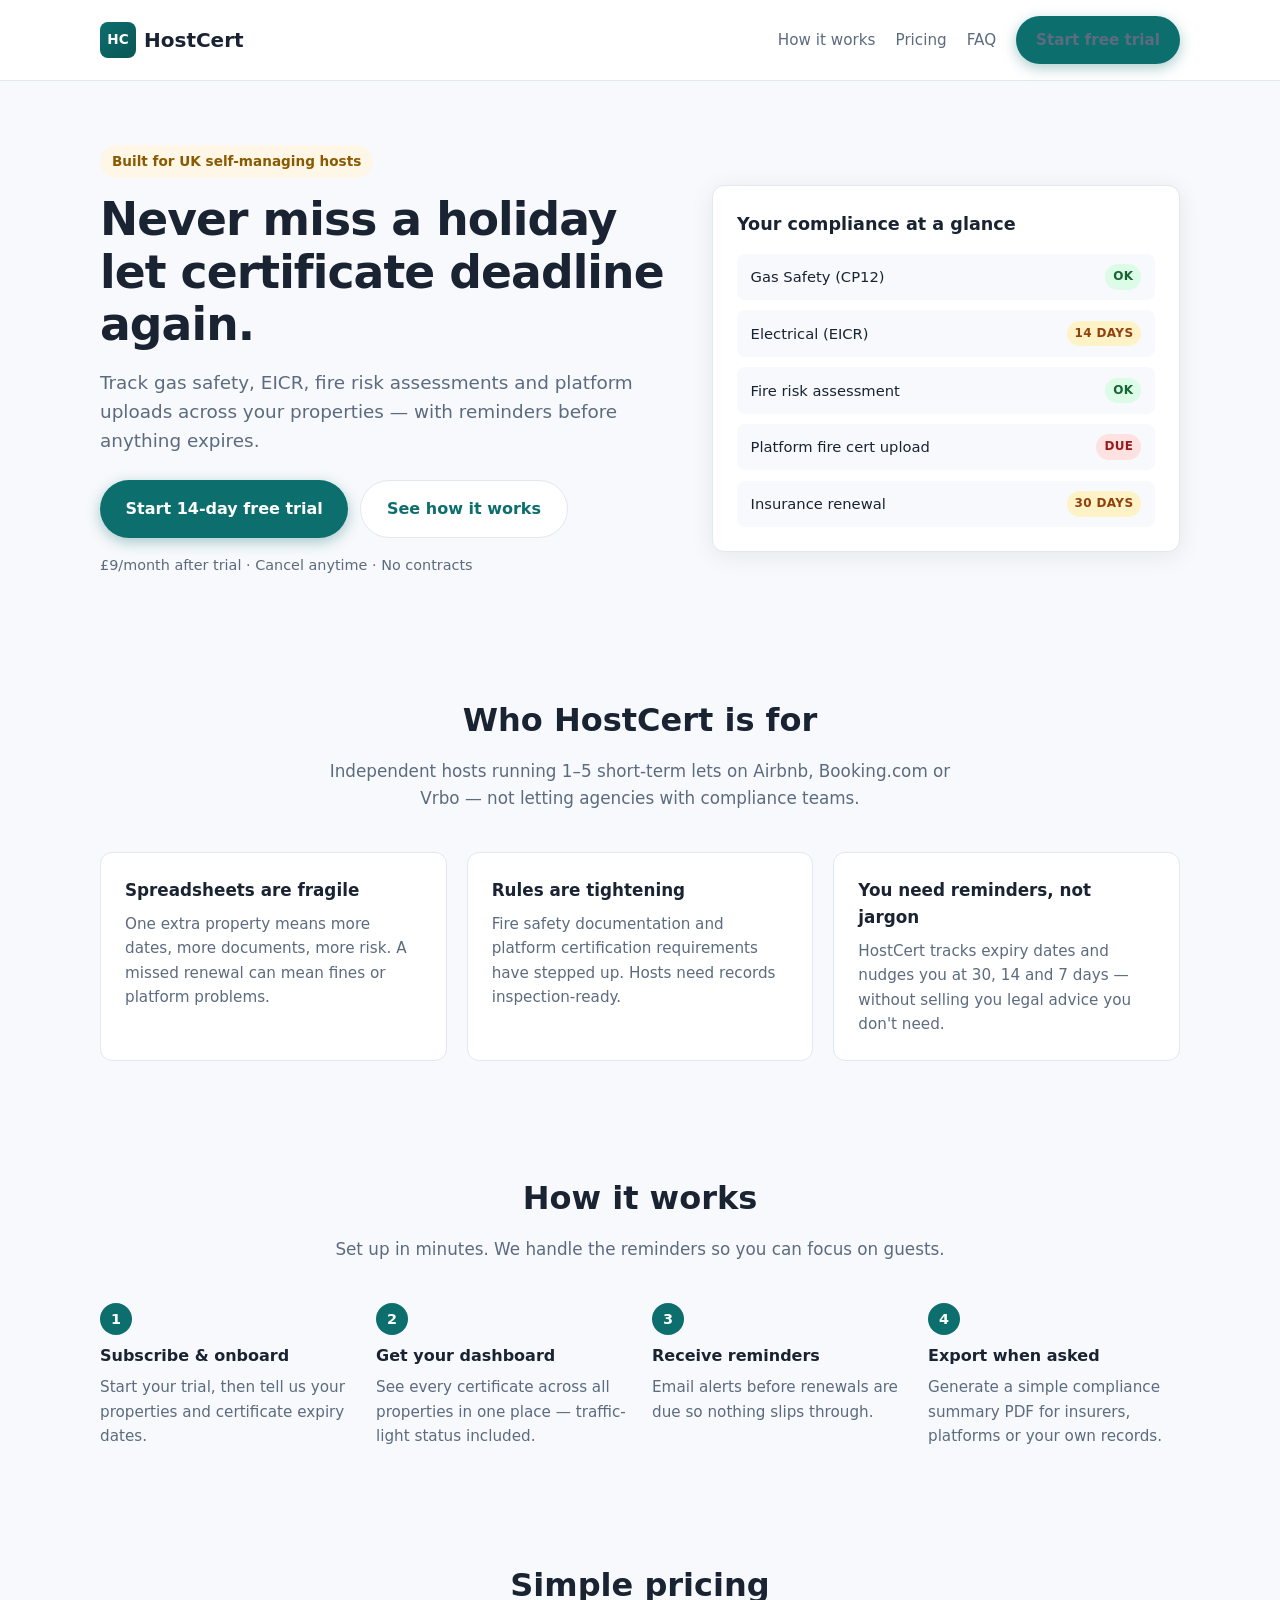
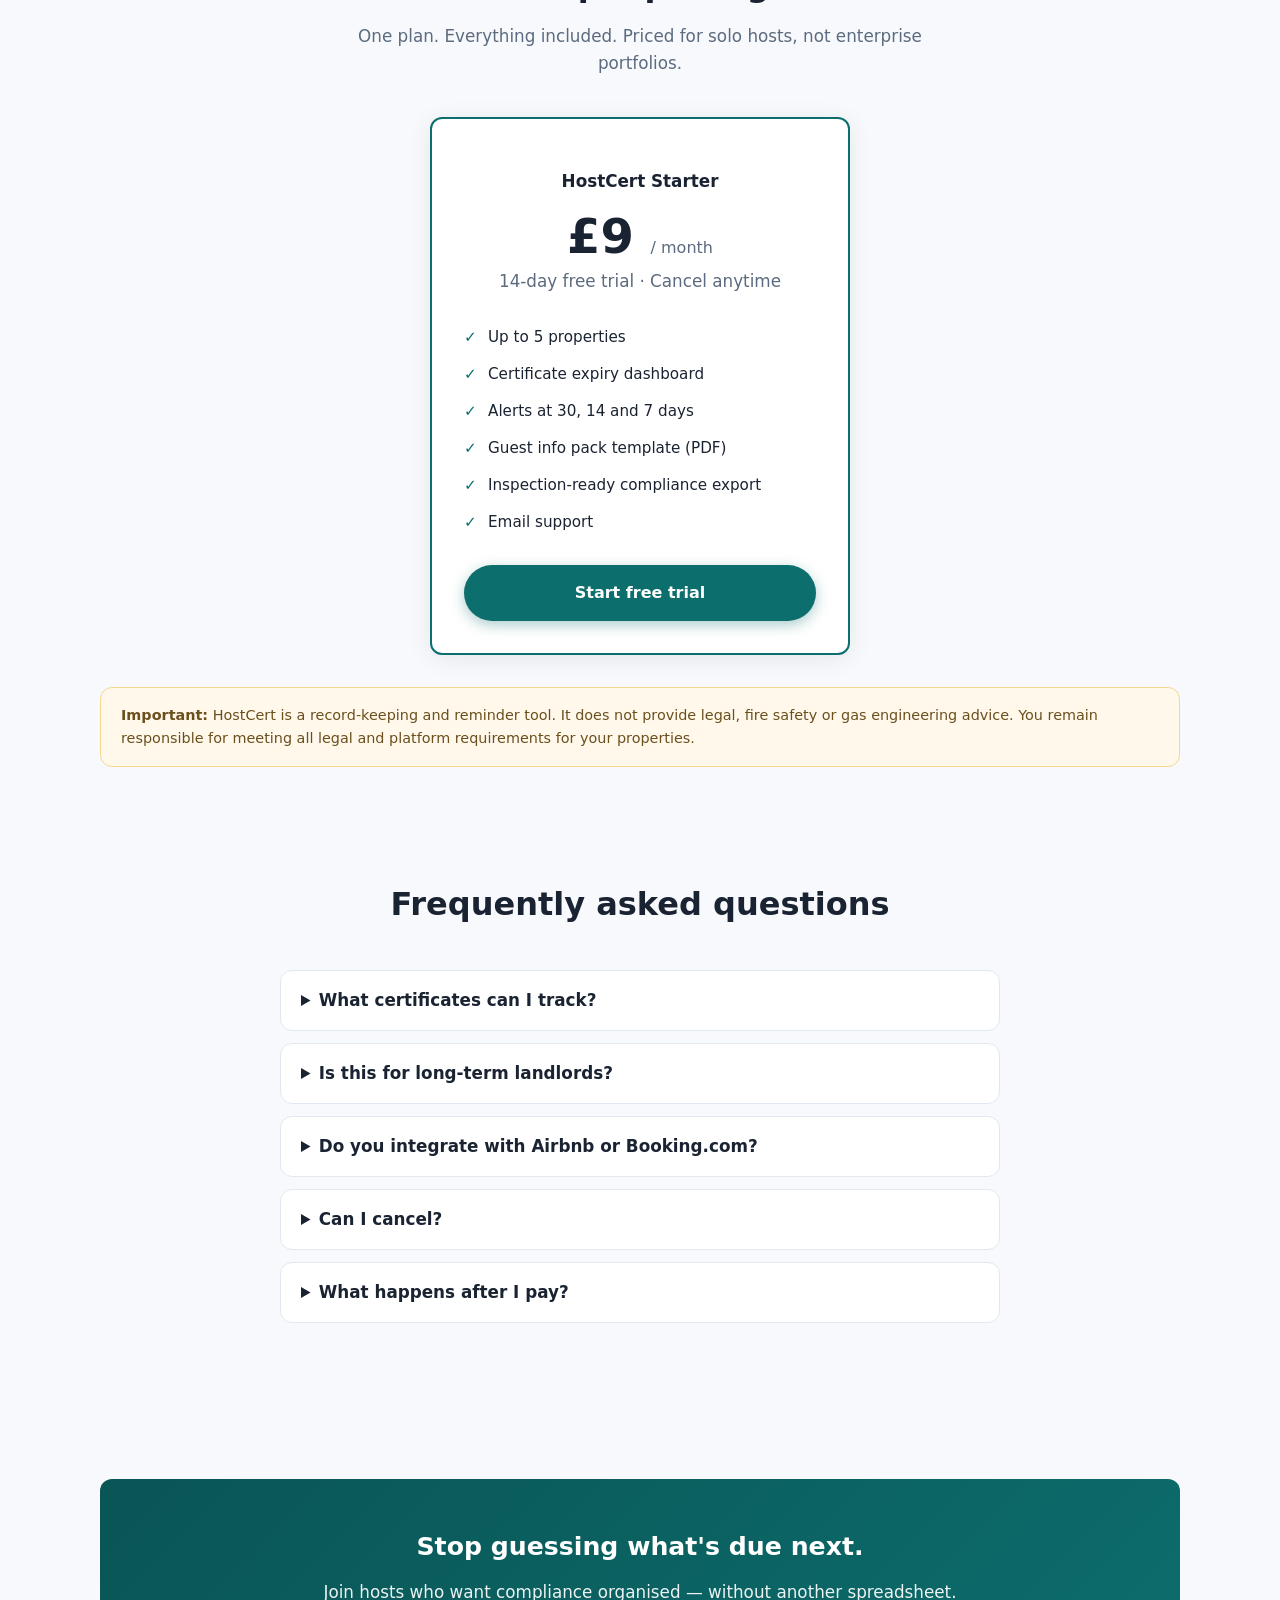
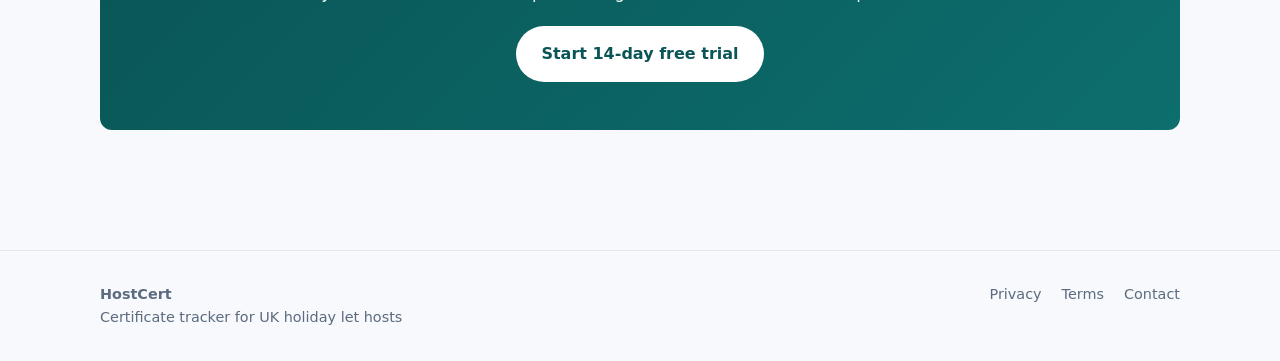
==== index.html @ a40b14b3 "Launch HostCert v1 — landing site, onboarding, and ops docs. Static site for UK holiday let certific" ====
<!DOCTYPE html>
<html lang="en-GB">
<head>
  <meta charset="UTF-8">
  <meta name="viewport" content="width=device-width, initial-scale=1.0">
  <title>HostCert — Holiday let certificate tracker for UK hosts</title>
  <meta name="description" content="Track gas safety, EICR, fire risk assessments and platform certificates for your UK short-term lets. Expiry reminders from £9/month.">
  <meta property="og:title" content="HostCert — Never miss a holiday let certificate deadline">
  <meta property="og:description" content="Certificate expiry tracker built for self-managing UK Airbnb and short-term let hosts.">
  <meta property="og:type" content="website">
  <link rel="stylesheet" href="css/style.css">
  <link rel="icon" href="data:image/svg+xml,<svg xmlns='http://www.w3.org/2000/svg' viewBox='0 0 100 100'><rect fill='%230d6e6e' width='100' height='100' rx='20'/><text x='50' y='62' font-size='44' text-anchor='middle' fill='white' font-family='sans-serif' font-weight='700'>HC</text></svg>">
</head>
<body>
  <header class="site-header">
    <div class="container inner">
      <a class="logo" href="index.html">
        <span class="logo-mark">HC</span>
        HostCert
      </a>
      <nav class="nav">
        <a class="hide-mobile" href="#how-it-works">How it works</a>
        <a class="hide-mobile" href="#pricing">Pricing</a>
        <a class="hide-mobile" href="#faq">FAQ</a>
        <a class="btn btn-primary" data-stripe-link href="checkout.html">Start free trial</a>
      </nav>
    </div>
  </header>

  <main>
    <section class="hero">
      <div class="container hero-grid">
        <div>
          <span class="eyebrow">Built for UK self-managing hosts</span>
          <h1>Never miss a holiday let certificate deadline again.</h1>
          <p class="lead">Track gas safety, EICR, fire risk assessments and platform uploads across your properties — with reminders before anything expires.</p>
          <div class="hero-actions">
            <a class="btn btn-primary btn-lg" data-stripe-link href="checkout.html">Start 14-day free trial</a>
            <a class="btn btn-secondary btn-lg" href="#how-it-works">See how it works</a>
          </div>
          <p class="hero-note"><data-price>£9</data-price>/month after trial · Cancel anytime · No contracts</p>
        </div>
        <aside class="hero-card" aria-label="Example compliance dashboard">
          <h2>Your compliance at a glance</h2>
          <ul class="cert-list">
            <li class="cert-item"><span>Gas Safety (CP12)</span><span class="status status-ok">OK</span></li>
            <li class="cert-item"><span>Electrical (EICR)</span><span class="status status-warn">14 days</span></li>
            <li class="cert-item"><span>Fire risk assessment</span><span class="status status-ok">OK</span></li>
            <li class="cert-item"><span>Platform fire cert upload</span><span class="status status-danger">Due</span></li>
            <li class="cert-item"><span>Insurance renewal</span><span class="status status-warn">30 days</span></li>
          </ul>
        </aside>
      </div>
    </section>

    <section id="who">
      <div class="container">
        <div class="section-title">
          <h2>Who HostCert is for</h2>
          <p>Independent hosts running 1–5 short-term lets on Airbnb, Booking.com or Vrbo — not letting agencies with compliance teams.</p>
        </div>
        <div class="cards">
          <article class="card">
            <h3>Spreadsheets are fragile</h3>
            <p>One extra property means more dates, more documents, more risk. A missed renewal can mean fines or platform problems.</p>
          </article>
          <article class="card">
            <h3>Rules are tightening</h3>
            <p>Fire safety documentation and platform certification requirements have stepped up. Hosts need records inspection-ready.</p>
          </article>
          <article class="card">
            <h3>You need reminders, not jargon</h3>
            <p>HostCert tracks expiry dates and nudges you at 30, 14 and 7 days — without selling you legal advice you don't need.</p>
          </article>
        </div>
      </div>
    </section>

    <section id="how-it-works">
      <div class="container">
        <div class="section-title">
          <h2>How it works</h2>
          <p>Set up in minutes. We handle the reminders so you can focus on guests.</p>
        </div>
        <div class="steps">
          <article class="step">
            <h3>Subscribe & onboard</h3>
            <p>Start your trial, then tell us your properties and certificate expiry dates.</p>
          </article>
          <article class="step">
            <h3>Get your dashboard</h3>
            <p>See every certificate across all properties in one place — traffic-light status included.</p>
          </article>
          <article class="step">
            <h3>Receive reminders</h3>
            <p>Email alerts before renewals are due so nothing slips through.</p>
          </article>
          <article class="step">
            <h3>Export when asked</h3>
            <p>Generate a simple compliance summary PDF for insurers, platforms or your own records.</p>
          </article>
        </div>
      </div>
    </section>

    <section id="pricing">
      <div class="container">
        <div class="section-title">
          <h2>Simple pricing</h2>
          <p>One plan. Everything included. Priced for solo hosts, not enterprise portfolios.</p>
        </div>
        <div class="pricing-box">
          <p><strong>HostCert Starter</strong></p>
          <p class="price"><data-price>£9</data-price> <span>/ month</span></p>
          <p style="color: var(--muted); margin: 0;">14-day free trial · Cancel anytime</p>
          <ul class="pricing-features">
            <li>Up to 5 properties</li>
            <li>Certificate expiry dashboard</li>
            <li>Alerts at 30, 14 and 7 days</li>
            <li>Guest info pack template (PDF)</li>
            <li>Inspection-ready compliance export</li>
            <li>Email support</li>
          </ul>
          <a class="btn btn-primary btn-lg" data-stripe-link href="checkout.html" style="width: 100%;">Start free trial</a>
        </div>
        <div class="disclaimer">
          <strong>Important:</strong> HostCert is a record-keeping and reminder tool. It does not provide legal, fire safety or gas engineering advice. You remain responsible for meeting all legal and platform requirements for your properties.
        </div>
      </div>
    </section>

    <section id="faq">
      <div class="container faq" style="max-width: 720px; margin: 0 auto;">
        <div class="section-title">
          <h2>Frequently asked questions</h2>
        </div>
        <details>
          <summary>What certificates can I track?</summary>
          <p>Gas safety (CP12), EICR, EPC, fire risk assessment, insurance, legionella checks, platform fire-safety uploads, and other dates you add manually.</p>
        </details>
        <details>
          <summary>Is this for long-term landlords?</summary>
          <p>HostCert is designed for short-term and holiday let hosts. Long-term BTL landlords may prefer broader landlord suites — we're focused on the self-managing STL host.</p>
        </details>
        <details>
          <summary>Do you integrate with Airbnb or Booking.com?</summary>
          <p>Not in v1. You enter dates once; we remind you before renewals and help you keep an inspection-ready record.</p>
        </details>
        <details>
          <summary>Can I cancel?</summary>
          <p>Yes. Cancel anytime from your Stripe customer portal or by emailing <a data-support-email href="mailto:support@hostcert.co.uk">support@hostcert.co.uk</a>.</p>
        </details>
        <details>
          <summary>What happens after I pay?</summary>
          <p>You'll complete a short onboarding form with property and certificate details. We set up your dashboard within 24 hours and send your welcome email.</p>
        </details>
      </div>
    </section>

    <section>
      <div class="container">
        <div class="cta-band">
          <h2>Stop guessing what's due next.</h2>
          <p>Join hosts who want compliance organised — without another spreadsheet.</p>
          <a class="btn btn-primary btn-lg" data-stripe-link href="checkout.html">Start 14-day free trial</a>
        </div>
      </div>
    </section>
  </main>

  <footer class="site-footer">
    <div class="container footer-grid">
      <div>
        <strong>HostCert</strong><br>
        Certificate tracker for UK holiday let hosts
      </div>
      <div class="footer-links">
        <a href="privacy.html">Privacy</a>
        <a href="terms.html">Terms</a>
        <a href="contact.html">Contact</a>
      </div>
    </div>
  </footer>

  <script src="js/config.js"></script>
  <script src="js/main.js"></script>
</body>
</html>
---- css/style.css ----
/* HostCert — UK holiday let certificate tracker */

:root {
  --bg: #f7f9fc;
  --surface: #ffffff;
  --text: #1a2332;
  --muted: #5c6b7f;
  --border: #e2e8f0;
  --brand: #0d6e6e;
  --brand-dark: #0a5555;
  --accent: #e8a838;
  --accent-soft: #fef6e7;
  --danger: #b42318;
  --radius: 12px;
  --shadow: 0 4px 24px rgba(26, 35, 50, 0.08);
  --font: "Segoe UI", system-ui, -apple-system, BlinkMacSystemFont, sans-serif;
}

*,
*::before,
*::after {
  box-sizing: border-box;
}

html {
  scroll-behavior: smooth;
}

body {
  margin: 0;
  font-family: var(--font);
  font-size: 1.05rem;
  line-height: 1.6;
  color: var(--text);
  background: var(--bg);
}

img {
  max-width: 100%;
  height: auto;
}

a {
  color: var(--brand);
}

.container {
  width: min(1080px, 92vw);
  margin: 0 auto;
}

.site-header {
  background: var(--surface);
  border-bottom: 1px solid var(--border);
  position: sticky;
  top: 0;
  z-index: 10;
}

.site-header .inner {
  display: flex;
  align-items: center;
  justify-content: space-between;
  padding: 1rem 0;
  gap: 1rem;
}

.logo {
  font-weight: 700;
  font-size: 1.25rem;
  color: var(--text);
  text-decoration: none;
  display: flex;
  align-items: center;
  gap: 0.5rem;
}

.logo-mark {
  width: 36px;
  height: 36px;
  border-radius: 8px;
  background: linear-gradient(135deg, var(--brand), var(--brand-dark));
  color: white;
  display: grid;
  place-items: center;
  font-size: 0.85rem;
  font-weight: 800;
}

.nav {
  display: flex;
  align-items: center;
  gap: 1.25rem;
  flex-wrap: wrap;
}

.nav a {
  color: var(--muted);
  text-decoration: none;
  font-size: 0.95rem;
}

.nav a:hover {
  color: var(--brand);
}

.btn {
  display: inline-flex;
  align-items: center;
  justify-content: center;
  gap: 0.4rem;
  padding: 0.75rem 1.25rem;
  border-radius: 999px;
  font-weight: 600;
  font-size: 0.95rem;
  text-decoration: none;
  border: none;
  cursor: pointer;
  transition: transform 0.15s ease, box-shadow 0.15s ease;
}

.btn:hover {
  transform: translateY(-1px);
}

.btn-primary {
  background: var(--brand);
  color: white;
  box-shadow: 0 4px 14px rgba(13, 110, 110, 0.35);
}

.btn-primary:hover {
  background: var(--brand-dark);
  color: white;
}

.btn-secondary {
  background: var(--surface);
  color: var(--brand);
  border: 1px solid var(--border);
}

.btn-lg {
  padding: 0.95rem 1.6rem;
  font-size: 1rem;
}

.hero {
  padding: 4rem 0 3rem;
}

.hero-grid {
  display: grid;
  grid-template-columns: 1.1fr 0.9fr;
  gap: 2.5rem;
  align-items: center;
}

.eyebrow {
  display: inline-block;
  background: var(--accent-soft);
  color: #8a5a00;
  font-size: 0.85rem;
  font-weight: 600;
  padding: 0.35rem 0.75rem;
  border-radius: 999px;
  margin-bottom: 1rem;
}

h1 {
  font-size: clamp(2rem, 4vw, 2.85rem);
  line-height: 1.15;
  margin: 0 0 1rem;
  letter-spacing: -0.02em;
}

.lead {
  font-size: 1.15rem;
  color: var(--muted);
  margin: 0 0 1.5rem;
  max-width: 52ch;
}

.hero-actions {
  display: flex;
  flex-wrap: wrap;
  gap: 0.75rem;
  margin-bottom: 1rem;
}

.hero-note {
  font-size: 0.9rem;
  color: var(--muted);
}

.hero-card {
  background: var(--surface);
  border: 1px solid var(--border);
  border-radius: var(--radius);
  padding: 1.5rem;
  box-shadow: var(--shadow);
}

.hero-card h2 {
  margin: 0 0 1rem;
  font-size: 1.1rem;
}

.cert-list {
  list-style: none;
  padding: 0;
  margin: 0;
  display: grid;
  gap: 0.65rem;
}

.cert-item {
  display: flex;
  align-items: center;
  justify-content: space-between;
  padding: 0.65rem 0.85rem;
  background: var(--bg);
  border-radius: 8px;
  font-size: 0.92rem;
}

.status {
  font-size: 0.75rem;
  font-weight: 700;
  padding: 0.2rem 0.5rem;
  border-radius: 999px;
  text-transform: uppercase;
  letter-spacing: 0.03em;
}

.status-ok {
  background: #dcfCE7;
  color: #166534;
}

.status-warn {
  background: #fef3c7;
  color: #92400e;
}

.status-danger {
  background: #fee2e2;
  color: #991b1b;
}

section {
  padding: 3.5rem 0;
}

.section-title {
  text-align: center;
  max-width: 640px;
  margin: 0 auto 2.5rem;
}

.section-title h2 {
  margin: 0 0 0.75rem;
  font-size: clamp(1.6rem, 3vw, 2rem);
}

.section-title p {
  margin: 0;
  color: var(--muted);
}

.cards {
  display: grid;
  grid-template-columns: repeat(auto-fit, minmax(240px, 1fr));
  gap: 1.25rem;
}

.card {
  background: var(--surface);
  border: 1px solid var(--border);
  border-radius: var(--radius);
  padding: 1.5rem;
}

.card h3 {
  margin: 0 0 0.5rem;
  font-size: 1.05rem;
}

.card p {
  margin: 0;
  color: var(--muted);
  font-size: 0.95rem;
}

.steps {
  display: grid;
  grid-template-columns: repeat(auto-fit, minmax(220px, 1fr));
  gap: 1.5rem;
  counter-reset: step;
}

.step {
  position: relative;
  padding-top: 2.5rem;
}

.step::before {
  counter-increment: step;
  content: counter(step);
  position: absolute;
  top: 0;
  left: 0;
  width: 2rem;
  height: 2rem;
  border-radius: 50%;
  background: var(--brand);
  color: white;
  display: grid;
  place-items: center;
  font-weight: 700;
  font-size: 0.9rem;
}

.step h3 {
  margin: 0 0 0.4rem;
  font-size: 1rem;
}

.step p {
  margin: 0;
  color: var(--muted);
  font-size: 0.95rem;
}

.pricing-box {
  max-width: 420px;
  margin: 0 auto;
  background: var(--surface);
  border: 2px solid var(--brand);
  border-radius: var(--radius);
  padding: 2rem;
  text-align: center;
  box-shadow: var(--shadow);
}

.price {
  font-size: 3rem;
  font-weight: 800;
  line-height: 1;
  margin: 0.5rem 0;
}

.price span {
  font-size: 1rem;
  font-weight: 500;
  color: var(--muted);
}

.pricing-features {
  list-style: none;
  padding: 0;
  margin: 1.5rem 0;
  text-align: left;
}

.pricing-features li {
  padding: 0.4rem 0;
  padding-left: 1.5rem;
  position: relative;
  font-size: 0.95rem;
}

.pricing-features li::before {
  content: "✓";
  position: absolute;
  left: 0;
  color: var(--brand);
  font-weight: 700;
}

.faq details {
  background: var(--surface);
  border: 1px solid var(--border);
  border-radius: var(--radius);
  padding: 1rem 1.25rem;
  margin-bottom: 0.75rem;
}

.faq summary {
  cursor: pointer;
  font-weight: 600;
}

.faq p {
  margin: 0.75rem 0 0;
  color: var(--muted);
  font-size: 0.95rem;
}

.disclaimer {
  background: #fff8eb;
  border: 1px solid #f5d78e;
  border-radius: var(--radius);
  padding: 1rem 1.25rem;
  font-size: 0.9rem;
  color: #6b4f1d;
  margin-top: 2rem;
}

.cta-band {
  background: linear-gradient(135deg, var(--brand-dark), var(--brand));
  color: white;
  text-align: center;
  padding: 3rem 1.5rem;
  border-radius: var(--radius);
  margin: 2rem 0;
}

.cta-band h2 {
  margin: 0 0 0.75rem;
}

.cta-band p {
  margin: 0 0 1.25rem;
  opacity: 0.92;
}

.cta-band .btn-primary {
  background: white;
  color: var(--brand-dark);
  box-shadow: none;
}

.site-footer {
  border-top: 1px solid var(--border);
  padding: 2rem 0;
  margin-top: 2rem;
  color: var(--muted);
  font-size: 0.9rem;
}

.footer-grid {
  display: flex;
  flex-wrap: wrap;
  justify-content: space-between;
  gap: 1rem;
}

.footer-links {
  display: flex;
  gap: 1.25rem;
  flex-wrap: wrap;
}

.footer-links a {
  color: var(--muted);
  text-decoration: none;
}

.footer-links a:hover {
  color: var(--brand);
}

.legal-page {
  padding: 3rem 0 4rem;
}

.legal-page h1 {
  font-size: 2rem;
  margin-bottom: 0.5rem;
}

.legal-page .updated {
  color: var(--muted);
  font-size: 0.9rem;
  margin-bottom: 2rem;
}

.legal-page h2 {
  margin-top: 2rem;
  font-size: 1.25rem;
}

.form-page {
  padding: 3rem 0 4rem;
}

.form-card {
  max-width: 640px;
  margin: 0 auto;
  background: var(--surface);
  border: 1px solid var(--border);
  border-radius: var(--radius);
  padding: 2rem;
  box-shadow: var(--shadow);
}

.form-group {
  margin-bottom: 1.25rem;
}

.form-group label {
  display: block;
  font-weight: 600;
  margin-bottom: 0.35rem;
  font-size: 0.95rem;
}

.form-group input,
.form-group select,
.form-group textarea {
  width: 100%;
  padding: 0.65rem 0.85rem;
  border: 1px solid var(--border);
  border-radius: 8px;
  font: inherit;
  background: white;
}

.form-group textarea {
  min-height: 100px;
  resize: vertical;
}

.form-hint {
  font-size: 0.85rem;
  color: var(--muted);
  margin-top: 0.35rem;
}

.checkbox-row {
  display: flex;
  gap: 0.6rem;
  align-items: flex-start;
  font-size: 0.92rem;
}

.checkbox-row input {
  width: auto;
  margin-top: 0.25rem;
}

.thank-you {
  text-align: center;
  padding: 4rem 0;
}

.thank-you-icon {
  width: 64px;
  height: 64px;
  border-radius: 50%;
  background: #dcfCE7;
  color: #166534;
  display: grid;
  place-items: center;
  font-size: 2rem;
  margin: 0 auto 1.25rem;
}

@media (max-width: 768px) {
  .hero-grid {
    grid-template-columns: 1fr;
  }

  .nav .hide-mobile {
    display: none;
  }
}
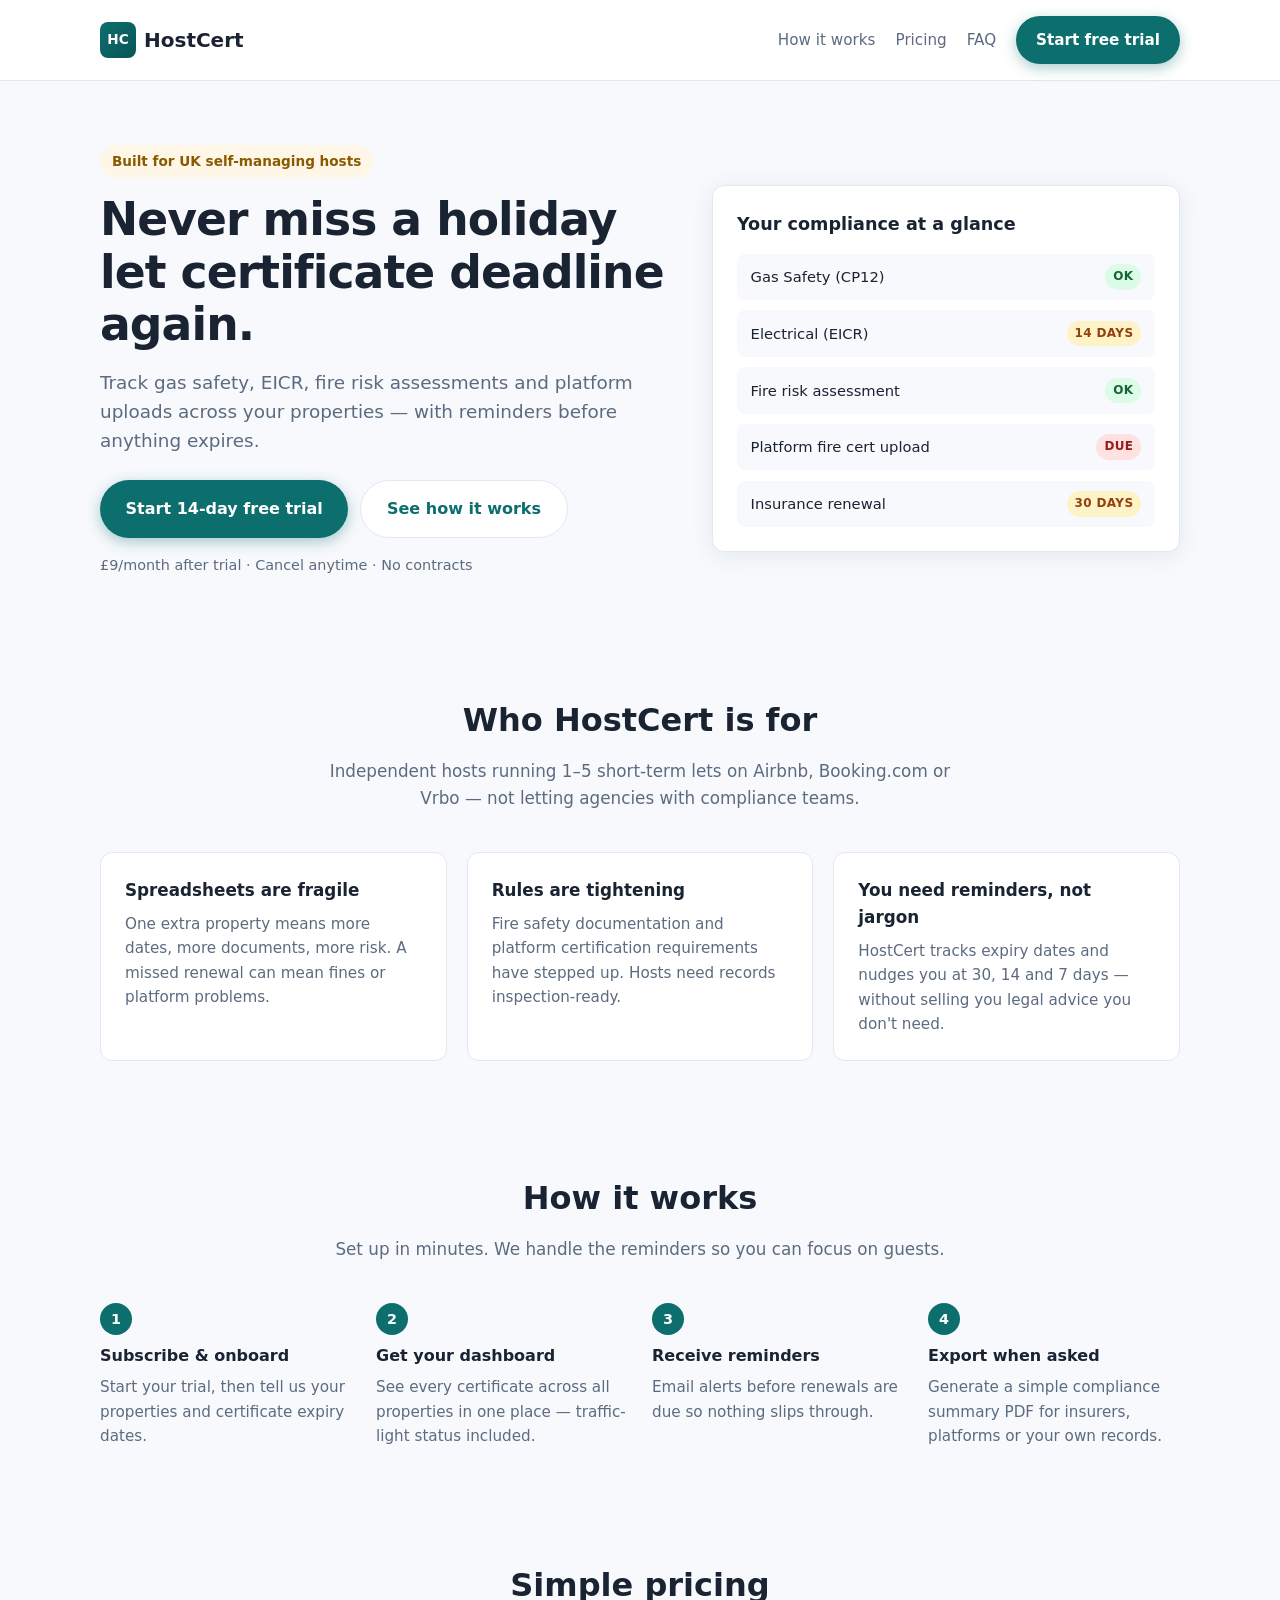
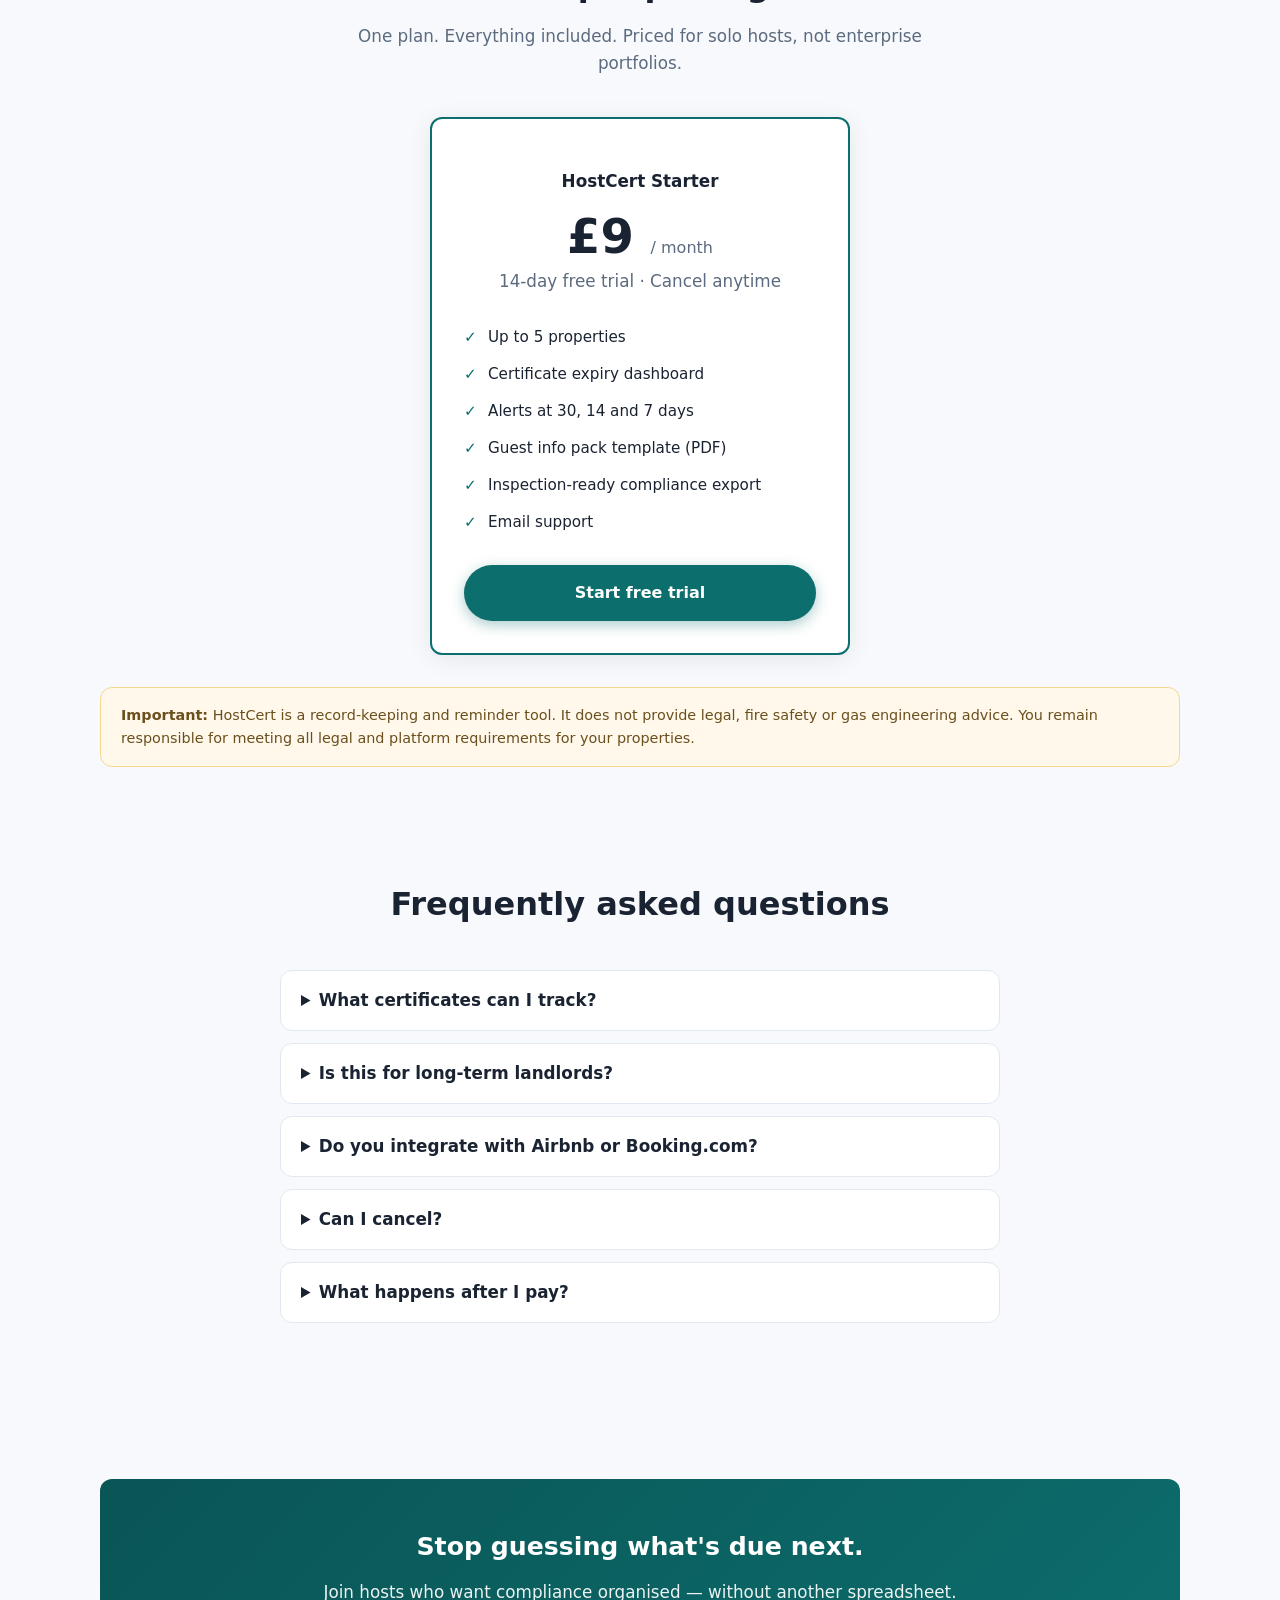
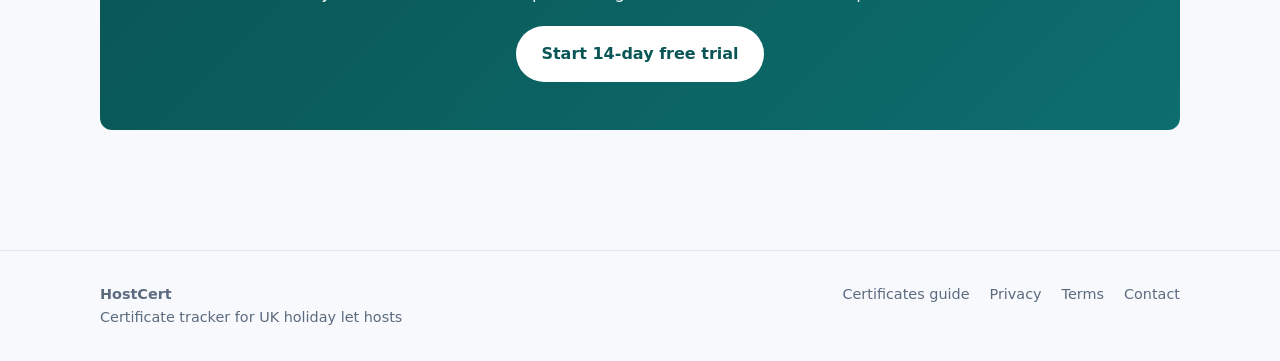
==== commit a7806414: "Launch Phase 1 marketing: SEO guide and outreach kit. Add UK certificates checklist page, marketing " ====
--- a/index.html
+++ b/index.html
@@ -175,6 +175,7 @@
         Certificate tracker for UK holiday let hosts
       </div>
       <div class="footer-links">
+        <a href="guides/uk-stl-certificates-checklist.html">Certificates guide</a>
         <a href="privacy.html">Privacy</a>
         <a href="terms.html">Terms</a>
         <a href="contact.html">Contact</a>
--- a/css/style.css
+++ b/css/style.css
@@ -104,6 +104,14 @@
   color: var(--brand);
 }
 
+.nav a.btn-primary {
+  color: white;
+}
+
+.nav a.btn-primary:hover {
+  color: white;
+}
+
 .btn {
   display: inline-flex;
   align-items: center;
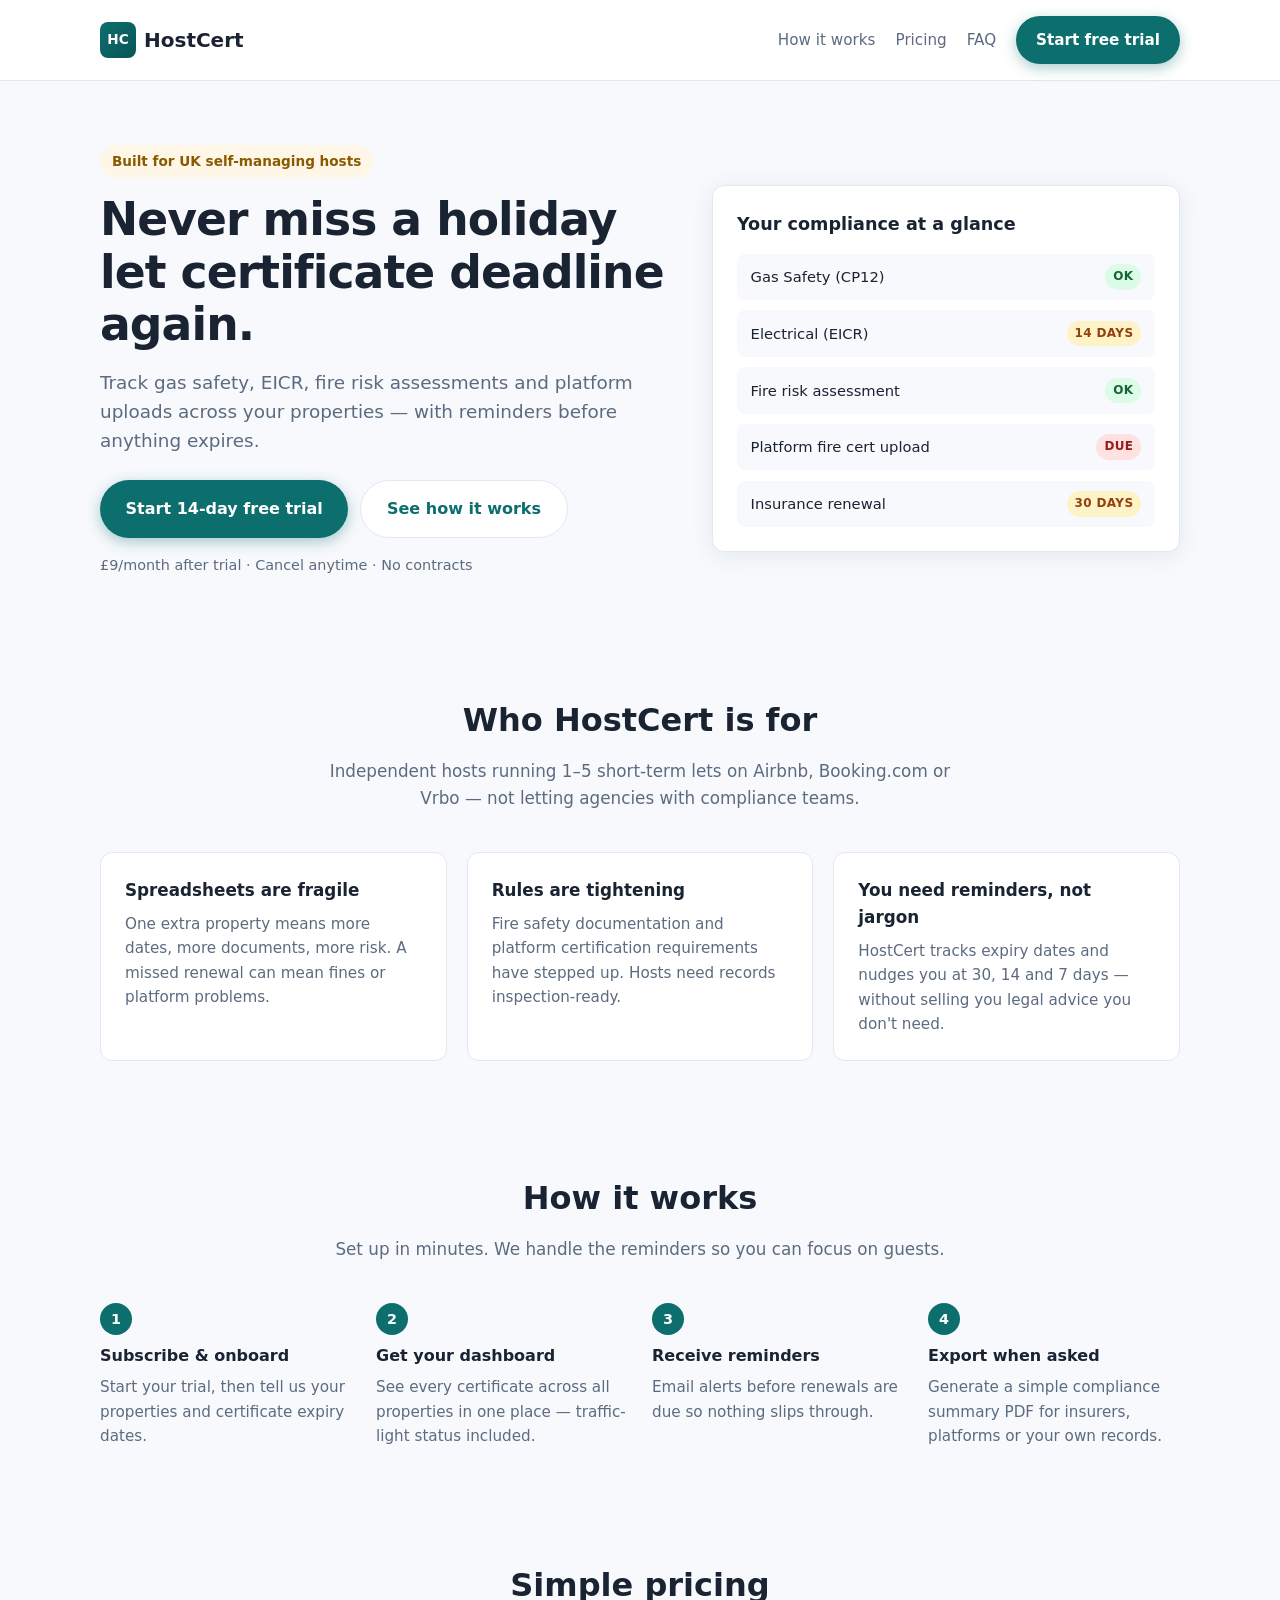
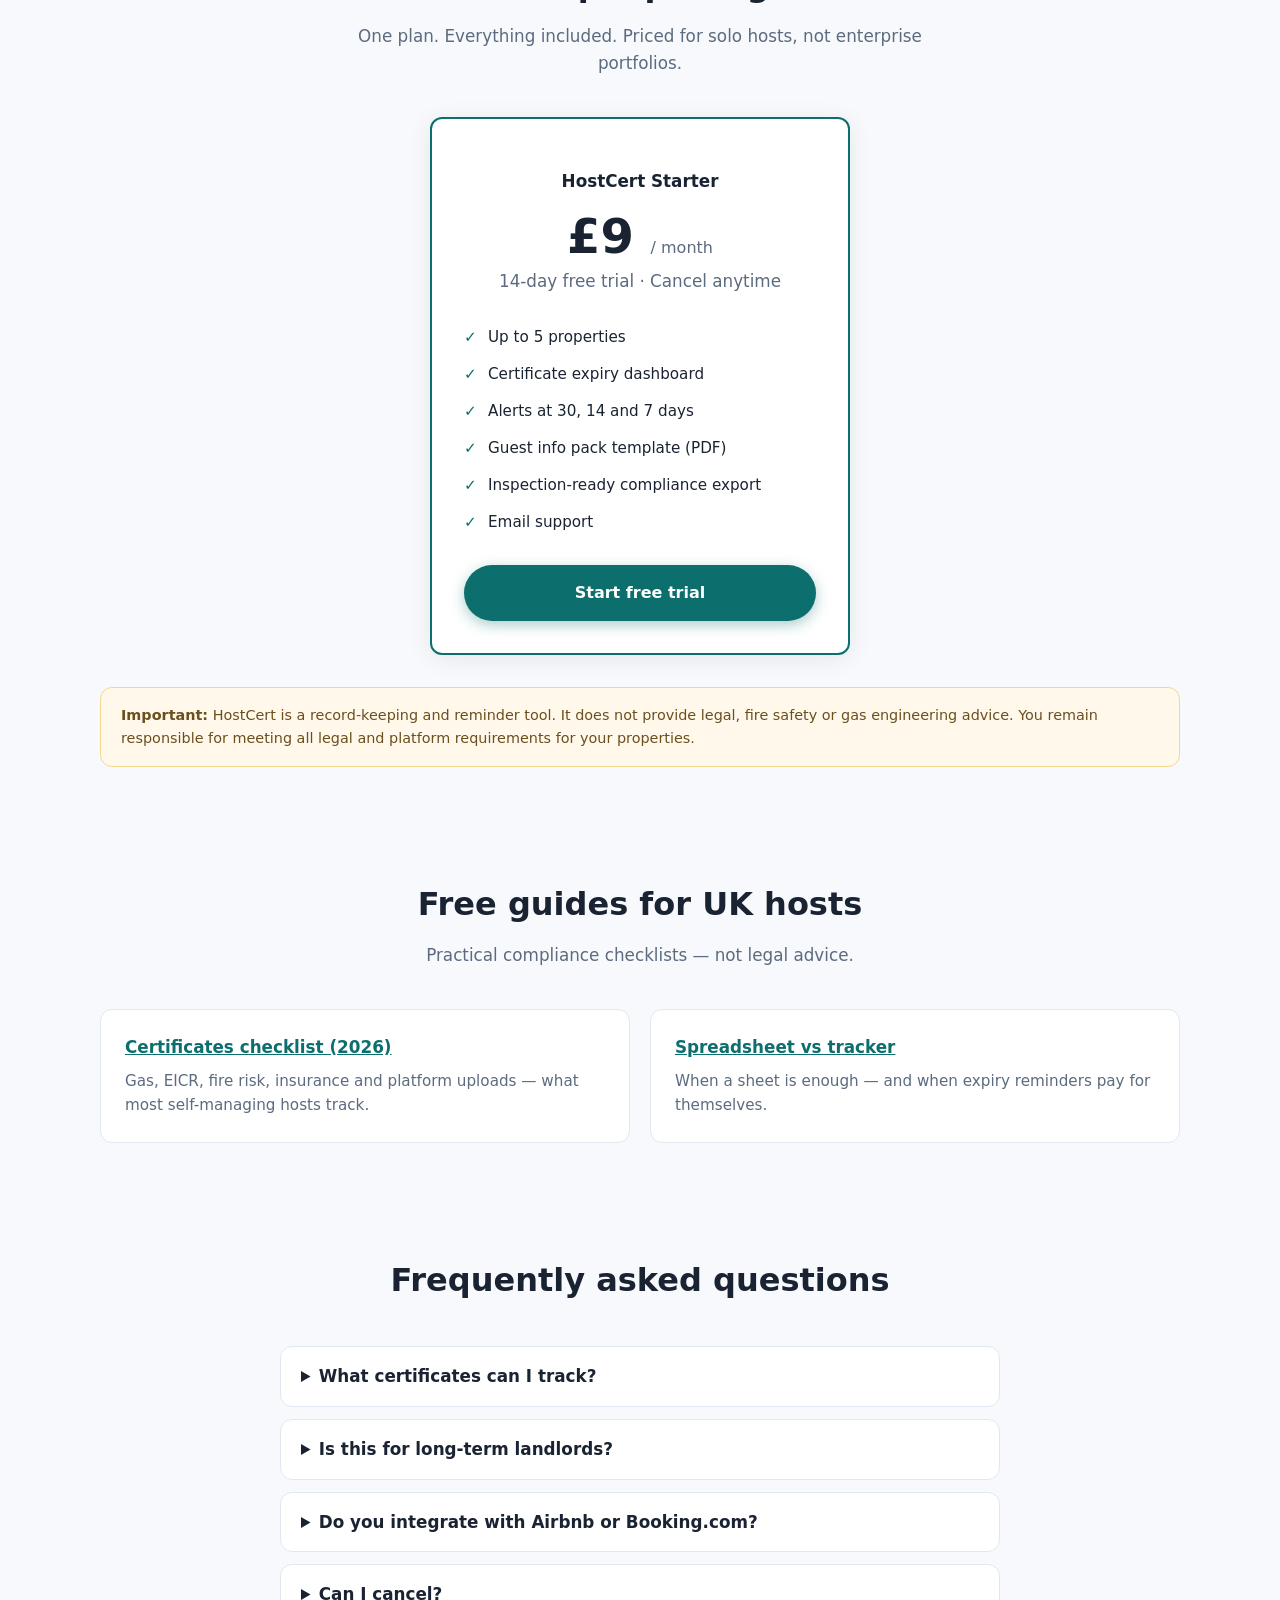
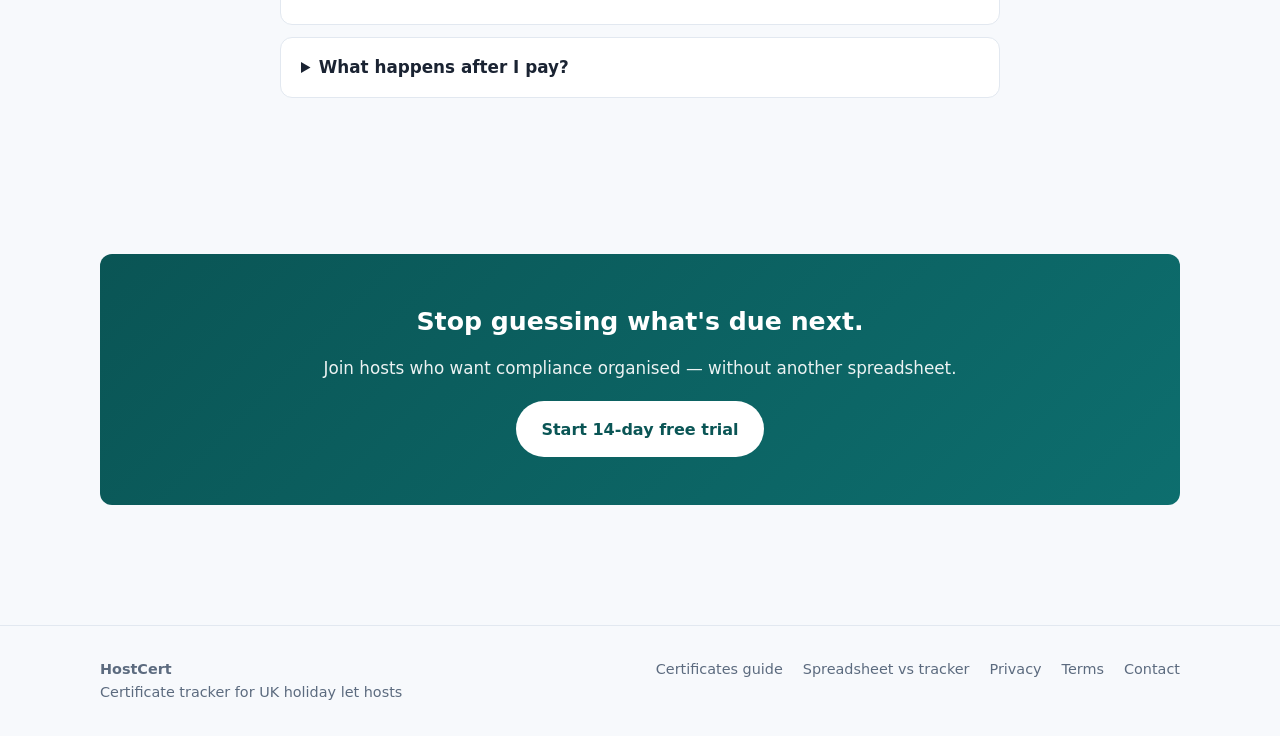
==== commit 6e9fe34f: "Add SEO guide, sitemap, and organic discovery assets for HostCert. Second guide targets spreadsheet " ====
--- a/index.html
+++ b/index.html
@@ -8,7 +8,26 @@
   <meta property="og:title" content="HostCert — Never miss a holiday let certificate deadline">
   <meta property="og:description" content="Certificate expiry tracker built for self-managing UK Airbnb and short-term let hosts.">
   <meta property="og:type" content="website">
+  <meta property="og:url" content="https://hostcert.co.uk/">
+  <link rel="canonical" href="https://hostcert.co.uk/">
   <link rel="stylesheet" href="css/style.css">
+  <script type="application/ld+json">
+  {
+    "@context": "https://schema.org",
+    "@type": "SoftwareApplication",
+    "name": "HostCert",
+    "applicationCategory": "BusinessApplication",
+    "operatingSystem": "Web",
+    "description": "Certificate expiry tracker and reminders for self-managing UK short-term let hosts.",
+    "url": "https://hostcert.co.uk/",
+    "offers": {
+      "@type": "Offer",
+      "price": "9",
+      "priceCurrency": "GBP",
+      "description": "14-day free trial"
+    }
+  }
+  </script>
   <link rel="icon" href="data:image/svg+xml,<svg xmlns='http://www.w3.org/2000/svg' viewBox='0 0 100 100'><rect fill='%230d6e6e' width='100' height='100' rx='20'/><text x='50' y='62' font-size='44' text-anchor='middle' fill='white' font-family='sans-serif' font-weight='700'>HC</text></svg>">
 </head>
 <body>
@@ -129,6 +148,25 @@
       </div>
     </section>
 
+    <section id="guides">
+      <div class="container">
+        <div class="section-title">
+          <h2>Free guides for UK hosts</h2>
+          <p>Practical compliance checklists — not legal advice.</p>
+        </div>
+        <div class="cards">
+          <article class="card">
+            <h3><a href="guides/uk-stl-certificates-checklist.html">Certificates checklist (2026)</a></h3>
+            <p>Gas, EICR, fire risk, insurance and platform uploads — what most self-managing hosts track.</p>
+          </article>
+          <article class="card">
+            <h3><a href="guides/spreadsheet-vs-tracker-holiday-let-certs.html">Spreadsheet vs tracker</a></h3>
+            <p>When a sheet is enough — and when expiry reminders pay for themselves.</p>
+          </article>
+        </div>
+      </div>
+    </section>
+
     <section id="faq">
       <div class="container faq" style="max-width: 720px; margin: 0 auto;">
         <div class="section-title">
@@ -176,6 +214,7 @@
       </div>
       <div class="footer-links">
         <a href="guides/uk-stl-certificates-checklist.html">Certificates guide</a>
+        <a href="guides/spreadsheet-vs-tracker-holiday-let-certs.html">Spreadsheet vs tracker</a>
         <a href="privacy.html">Privacy</a>
         <a href="terms.html">Terms</a>
         <a href="contact.html">Contact</a>
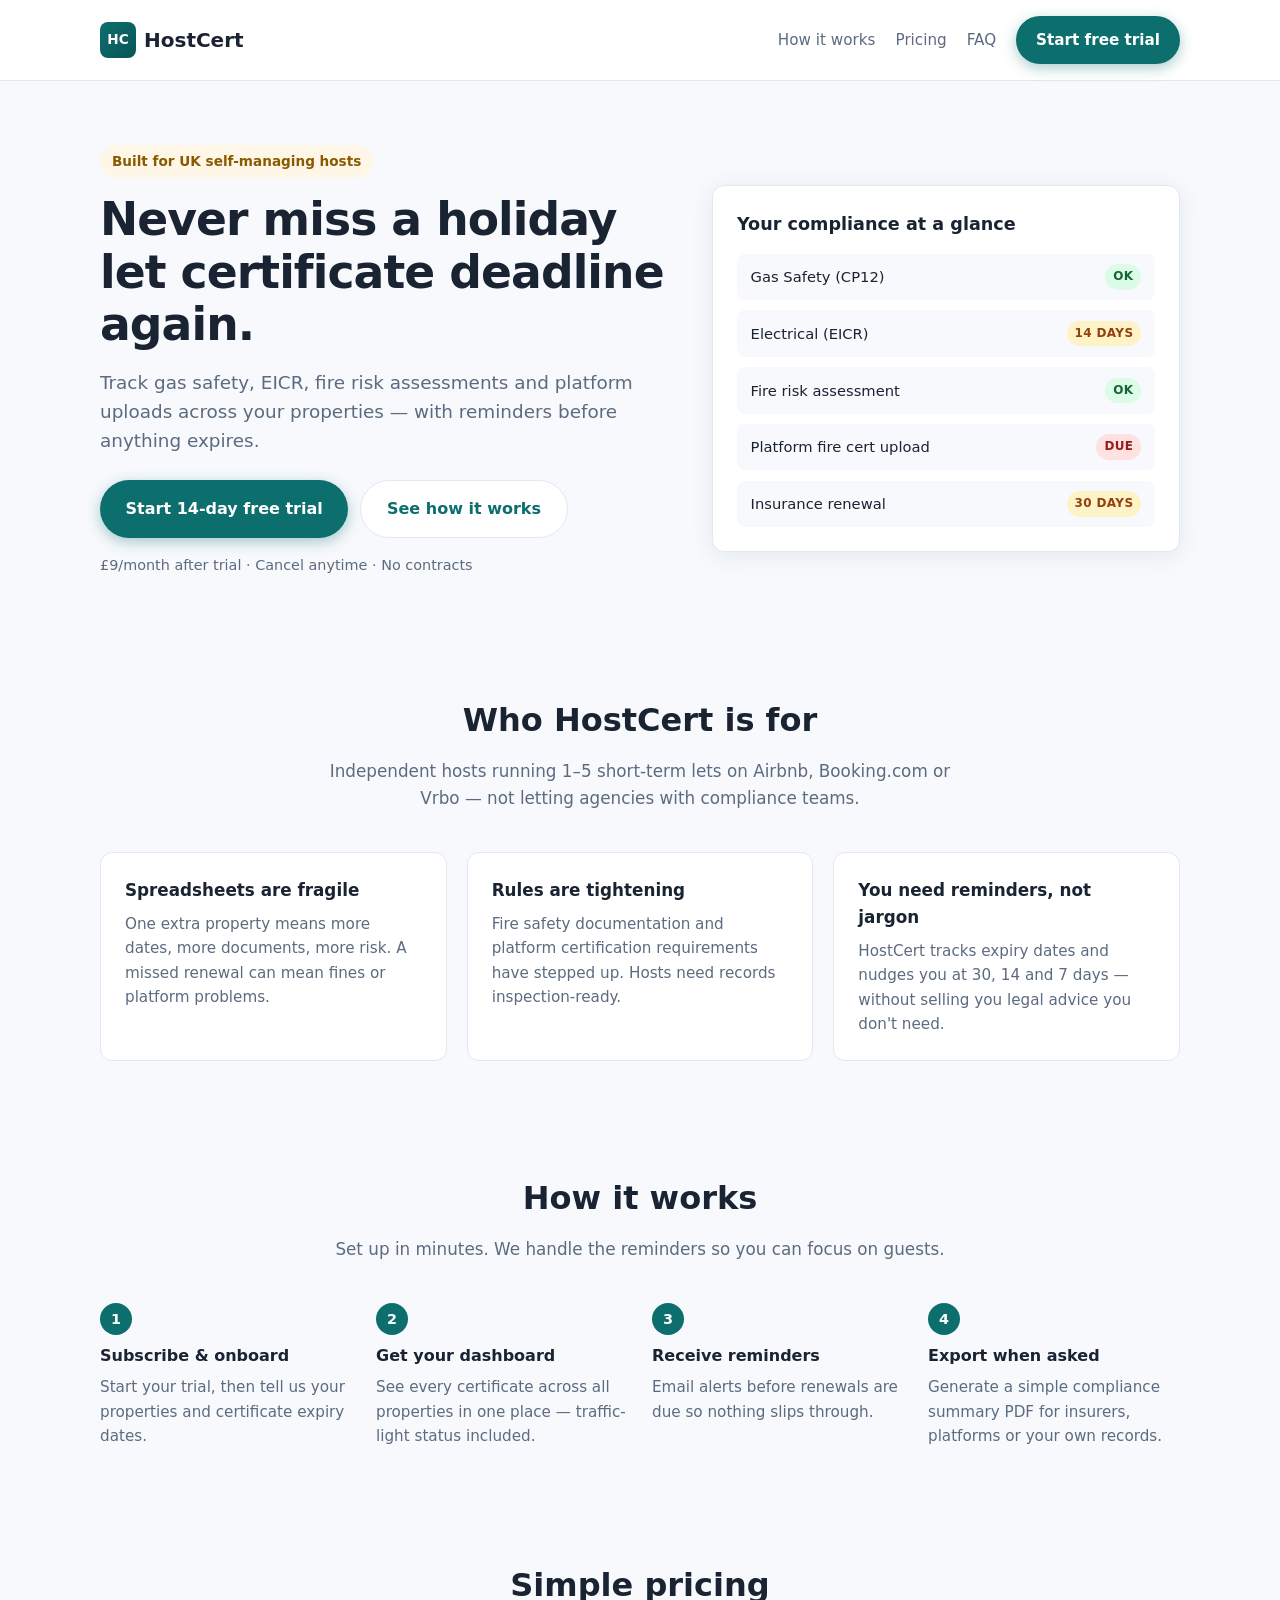
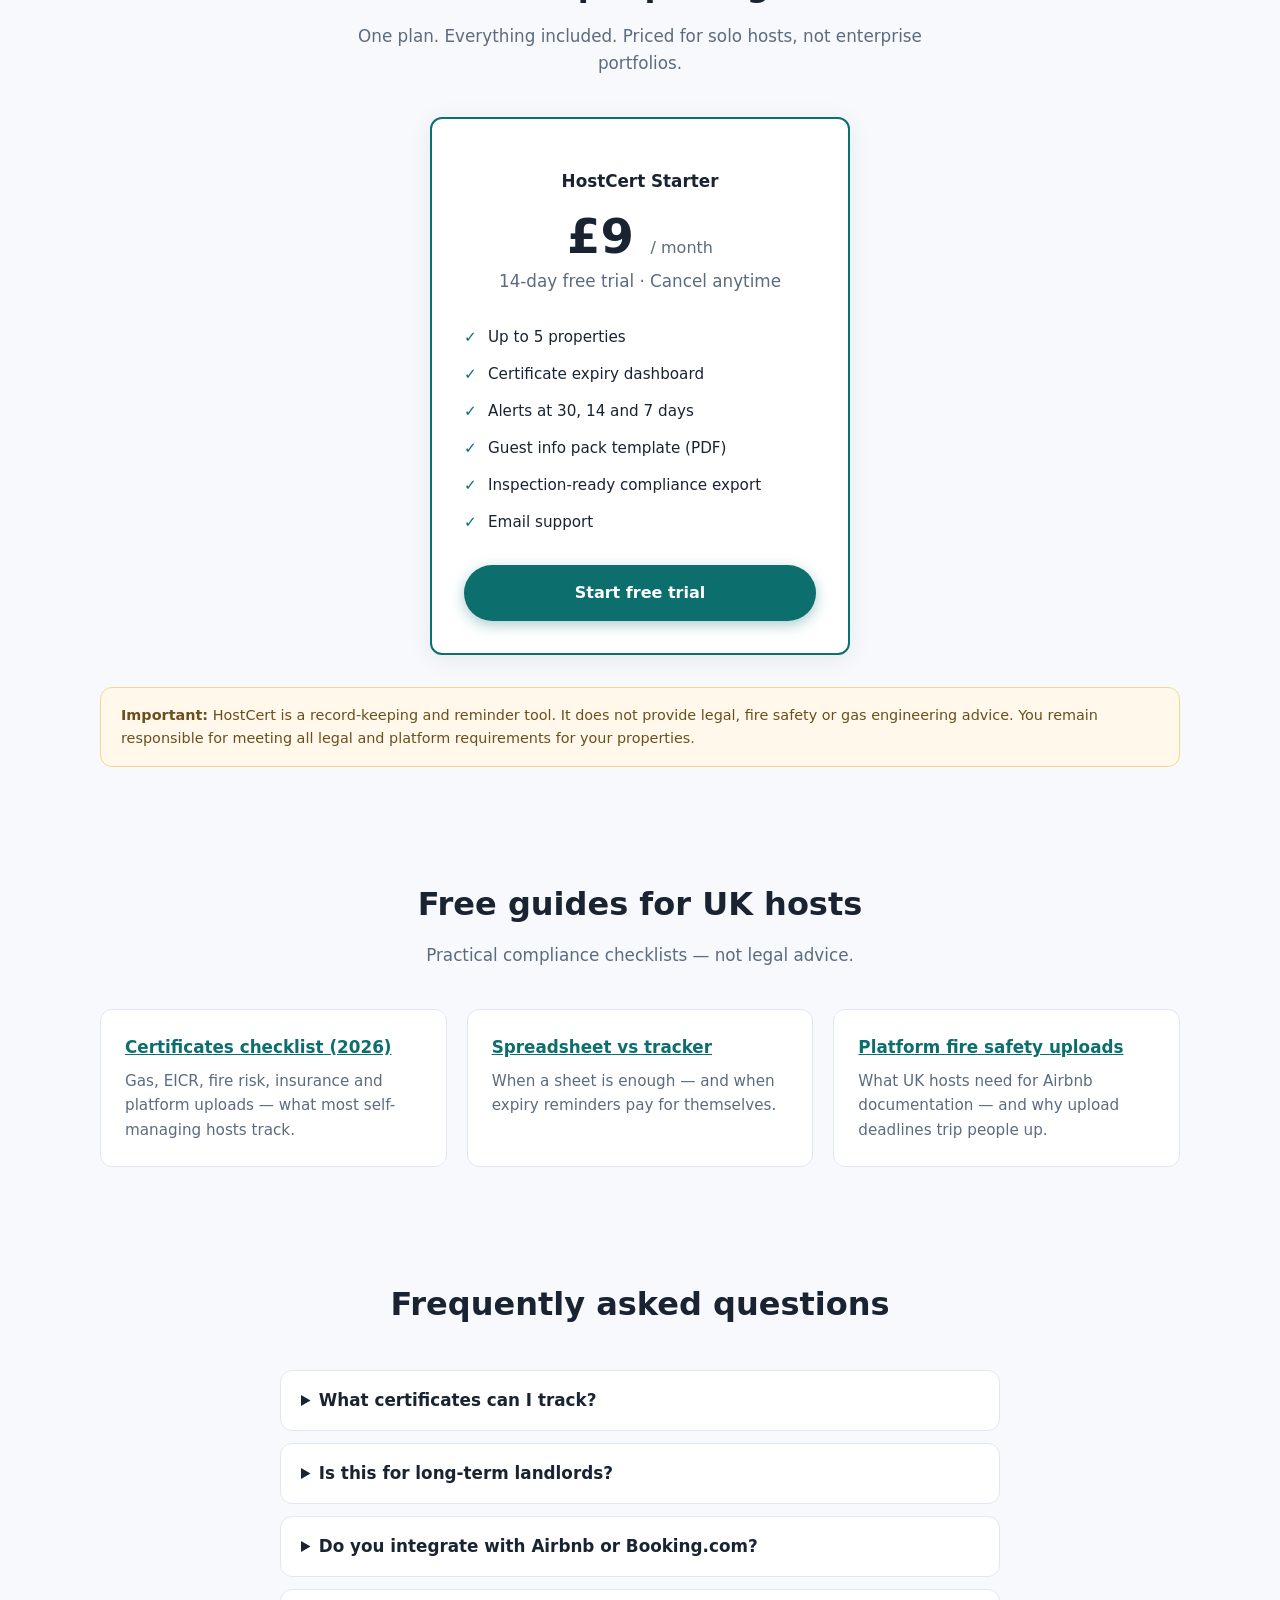
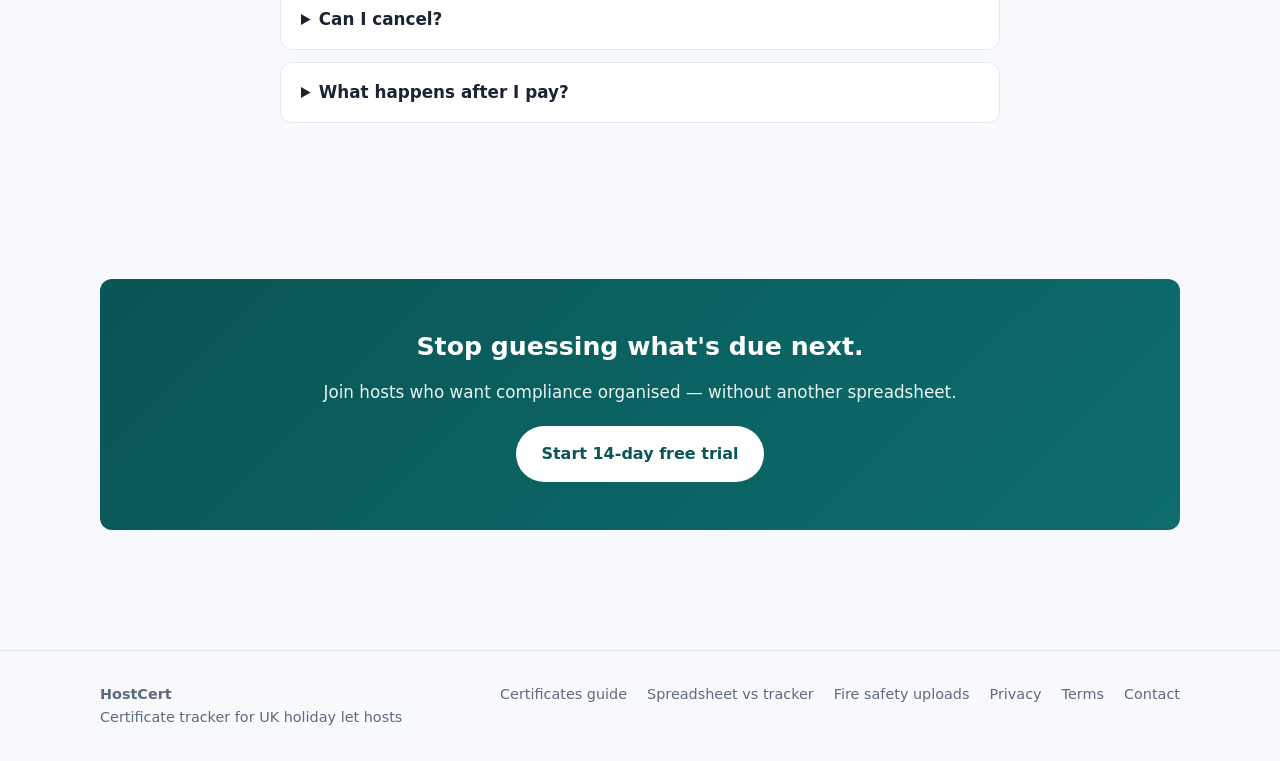
==== commit 8e1362ab: "Add fire safety uploads SEO guide to drive organic HostCert discovery. Third guide targets platform " ====
--- a/index.html
+++ b/index.html
@@ -163,6 +163,10 @@
             <h3><a href="guides/spreadsheet-vs-tracker-holiday-let-certs.html">Spreadsheet vs tracker</a></h3>
             <p>When a sheet is enough — and when expiry reminders pay for themselves.</p>
           </article>
+          <article class="card">
+            <h3><a href="guides/airbnb-platform-fire-safety-uploads-uk.html">Platform fire safety uploads</a></h3>
+            <p>What UK hosts need for Airbnb documentation — and why upload deadlines trip people up.</p>
+          </article>
         </div>
       </div>
     </section>
@@ -215,6 +219,7 @@
       <div class="footer-links">
         <a href="guides/uk-stl-certificates-checklist.html">Certificates guide</a>
         <a href="guides/spreadsheet-vs-tracker-holiday-let-certs.html">Spreadsheet vs tracker</a>
+        <a href="guides/airbnb-platform-fire-safety-uploads-uk.html">Fire safety uploads</a>
         <a href="privacy.html">Privacy</a>
         <a href="terms.html">Terms</a>
         <a href="contact.html">Contact</a>
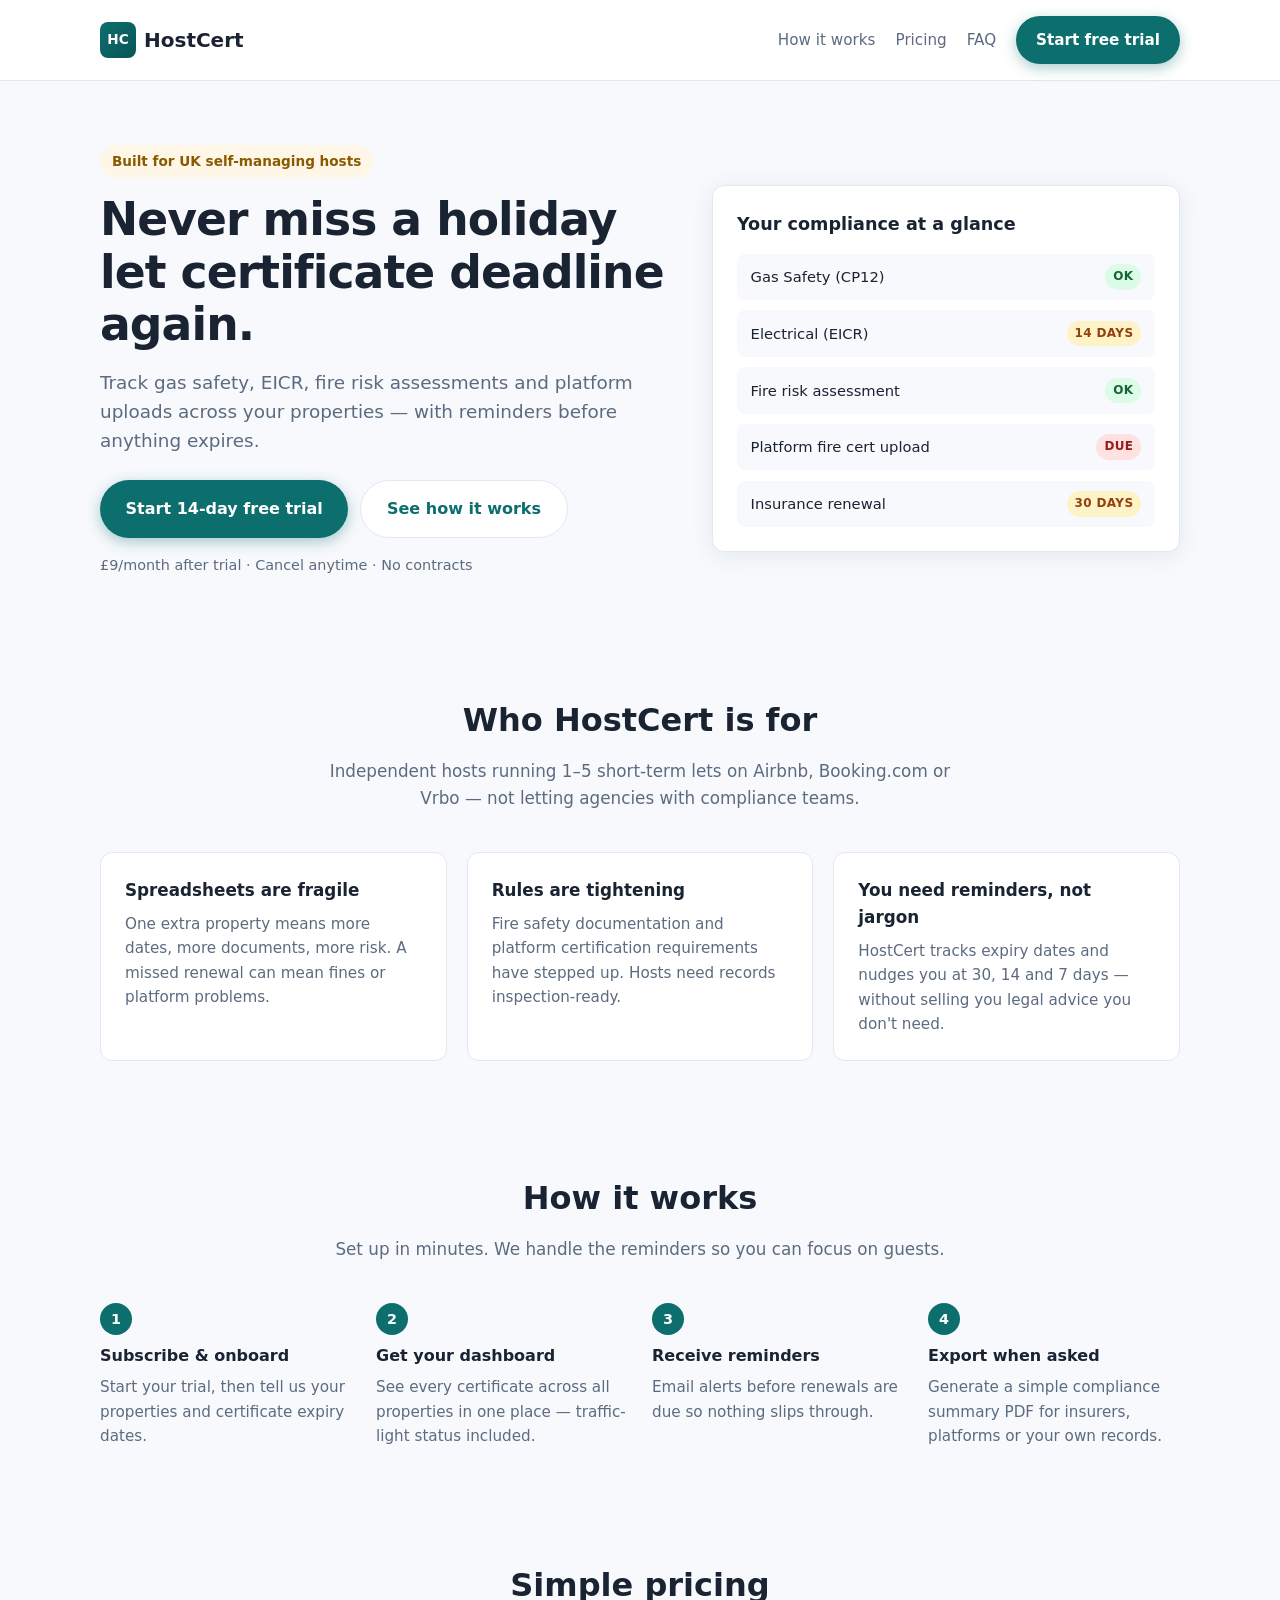
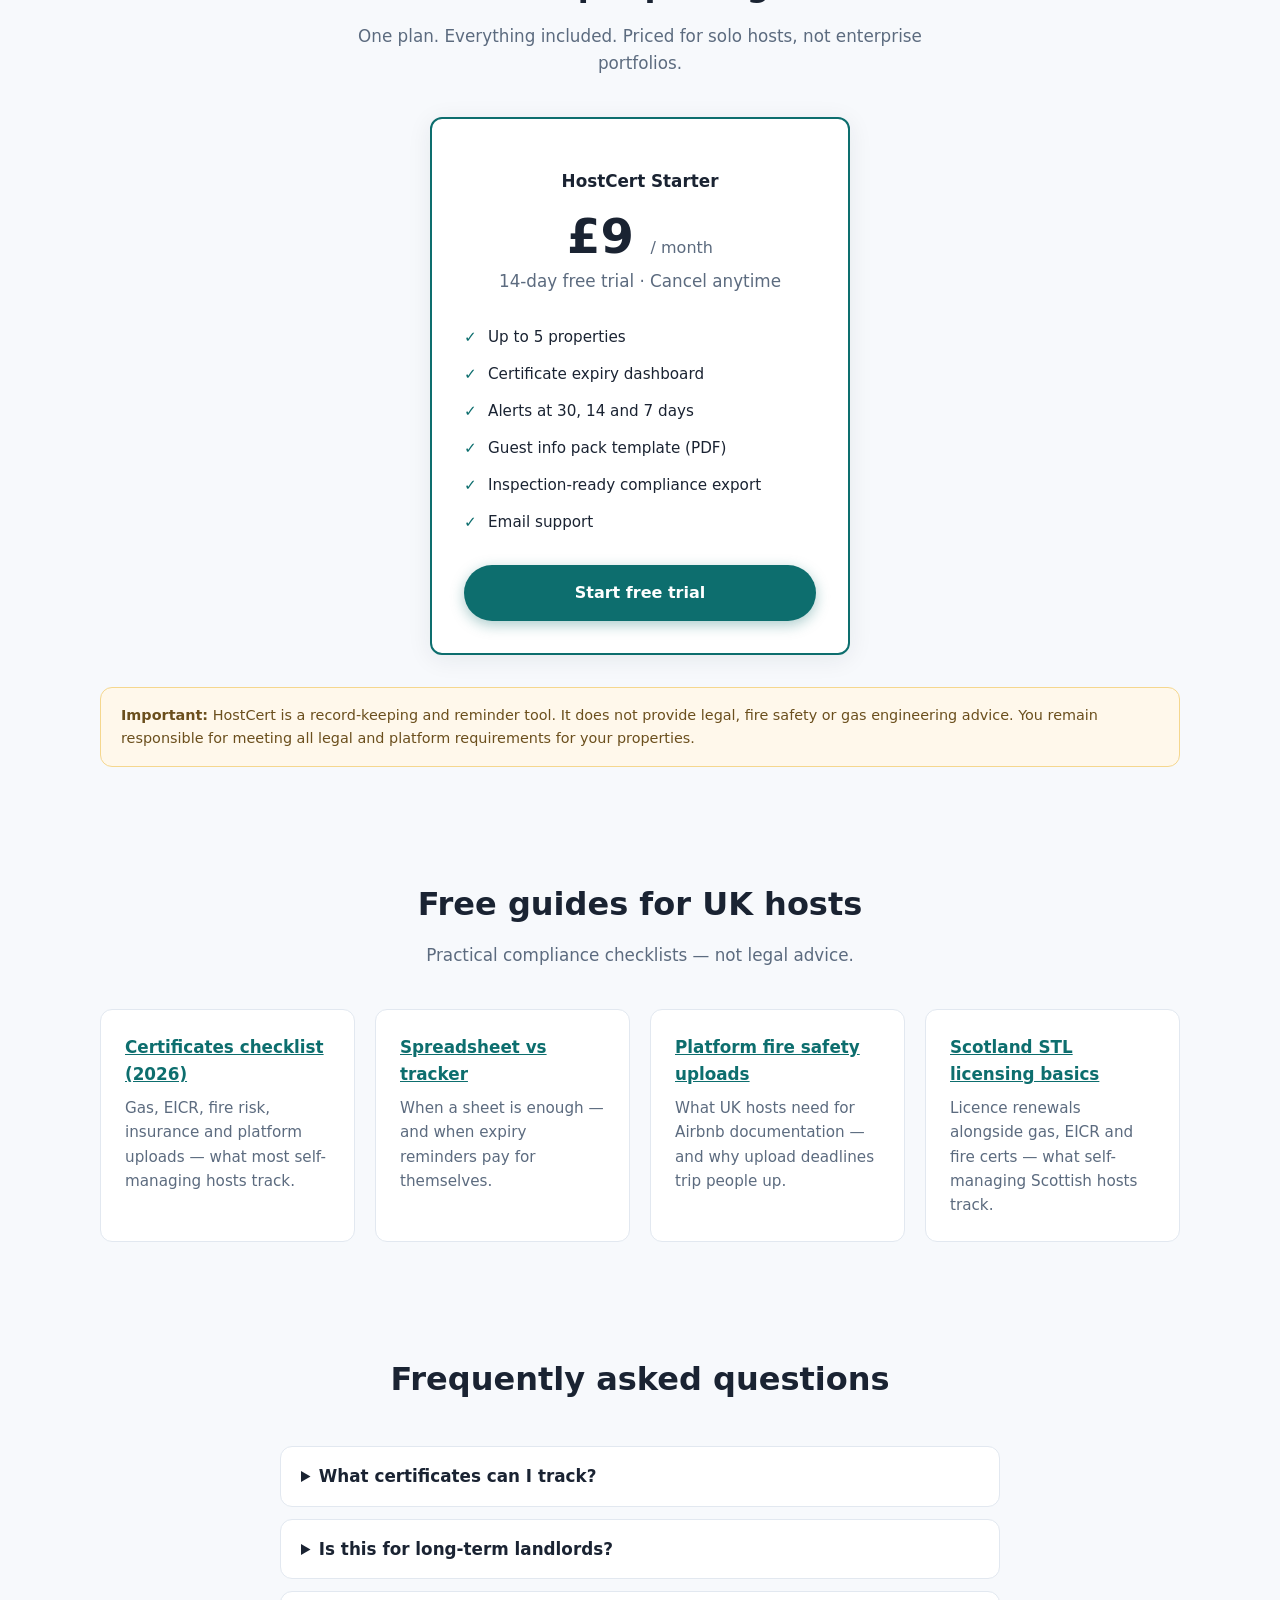
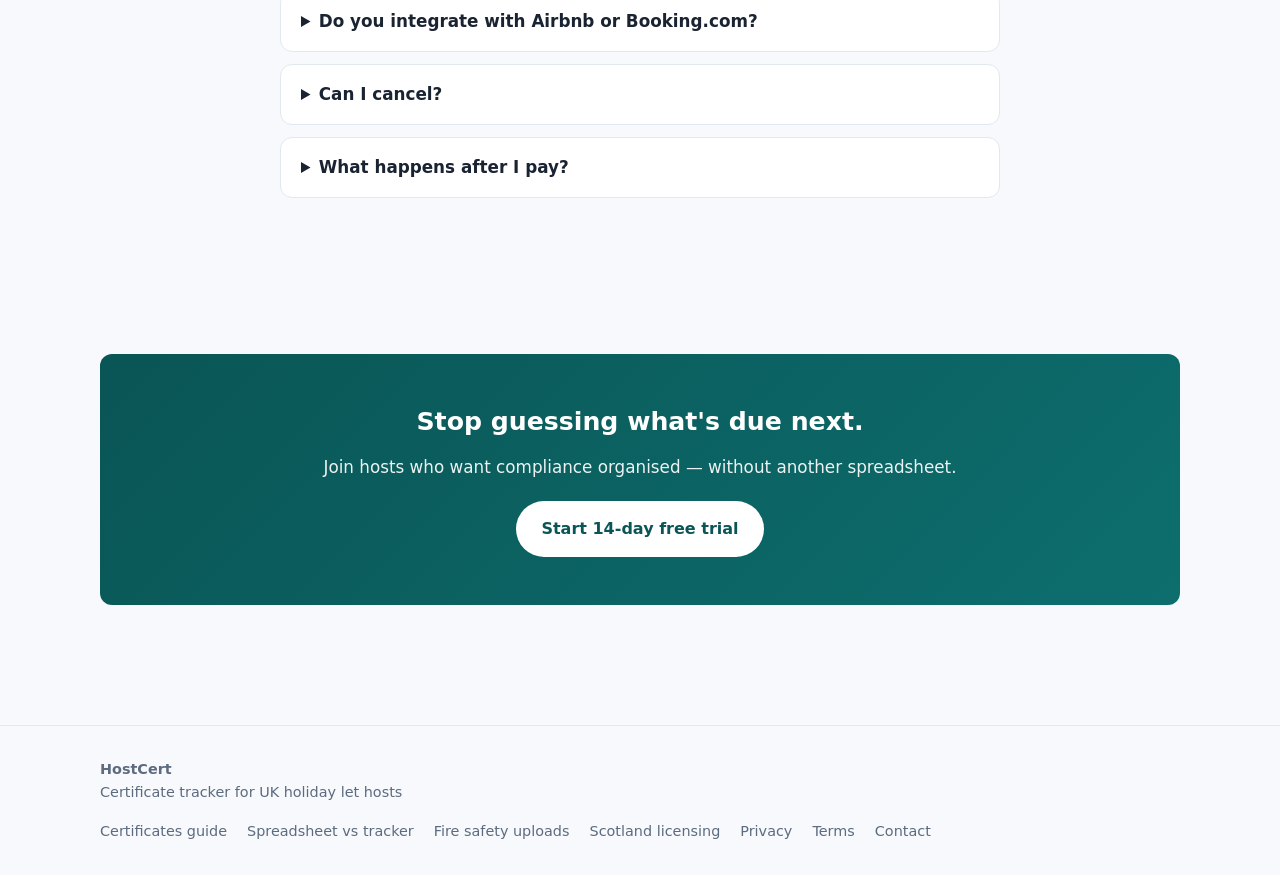
==== commit 7ed498e4: "Publish Scotland licensing guide and set Mon/Wed 10:30 automation runbook. Wednesday SEO batch adds " ====
--- a/index.html
+++ b/index.html
@@ -167,6 +167,10 @@
             <h3><a href="guides/airbnb-platform-fire-safety-uploads-uk.html">Platform fire safety uploads</a></h3>
             <p>What UK hosts need for Airbnb documentation — and why upload deadlines trip people up.</p>
           </article>
+          <article class="card">
+            <h3><a href="guides/scotland-short-term-let-licensing-basics.html">Scotland STL licensing basics</a></h3>
+            <p>Licence renewals alongside gas, EICR and fire certs — what self-managing Scottish hosts track.</p>
+          </article>
         </div>
       </div>
     </section>
@@ -220,6 +224,7 @@
         <a href="guides/uk-stl-certificates-checklist.html">Certificates guide</a>
         <a href="guides/spreadsheet-vs-tracker-holiday-let-certs.html">Spreadsheet vs tracker</a>
         <a href="guides/airbnb-platform-fire-safety-uploads-uk.html">Fire safety uploads</a>
+        <a href="guides/scotland-short-term-let-licensing-basics.html">Scotland licensing</a>
         <a href="privacy.html">Privacy</a>
         <a href="terms.html">Terms</a>
         <a href="contact.html">Contact</a>
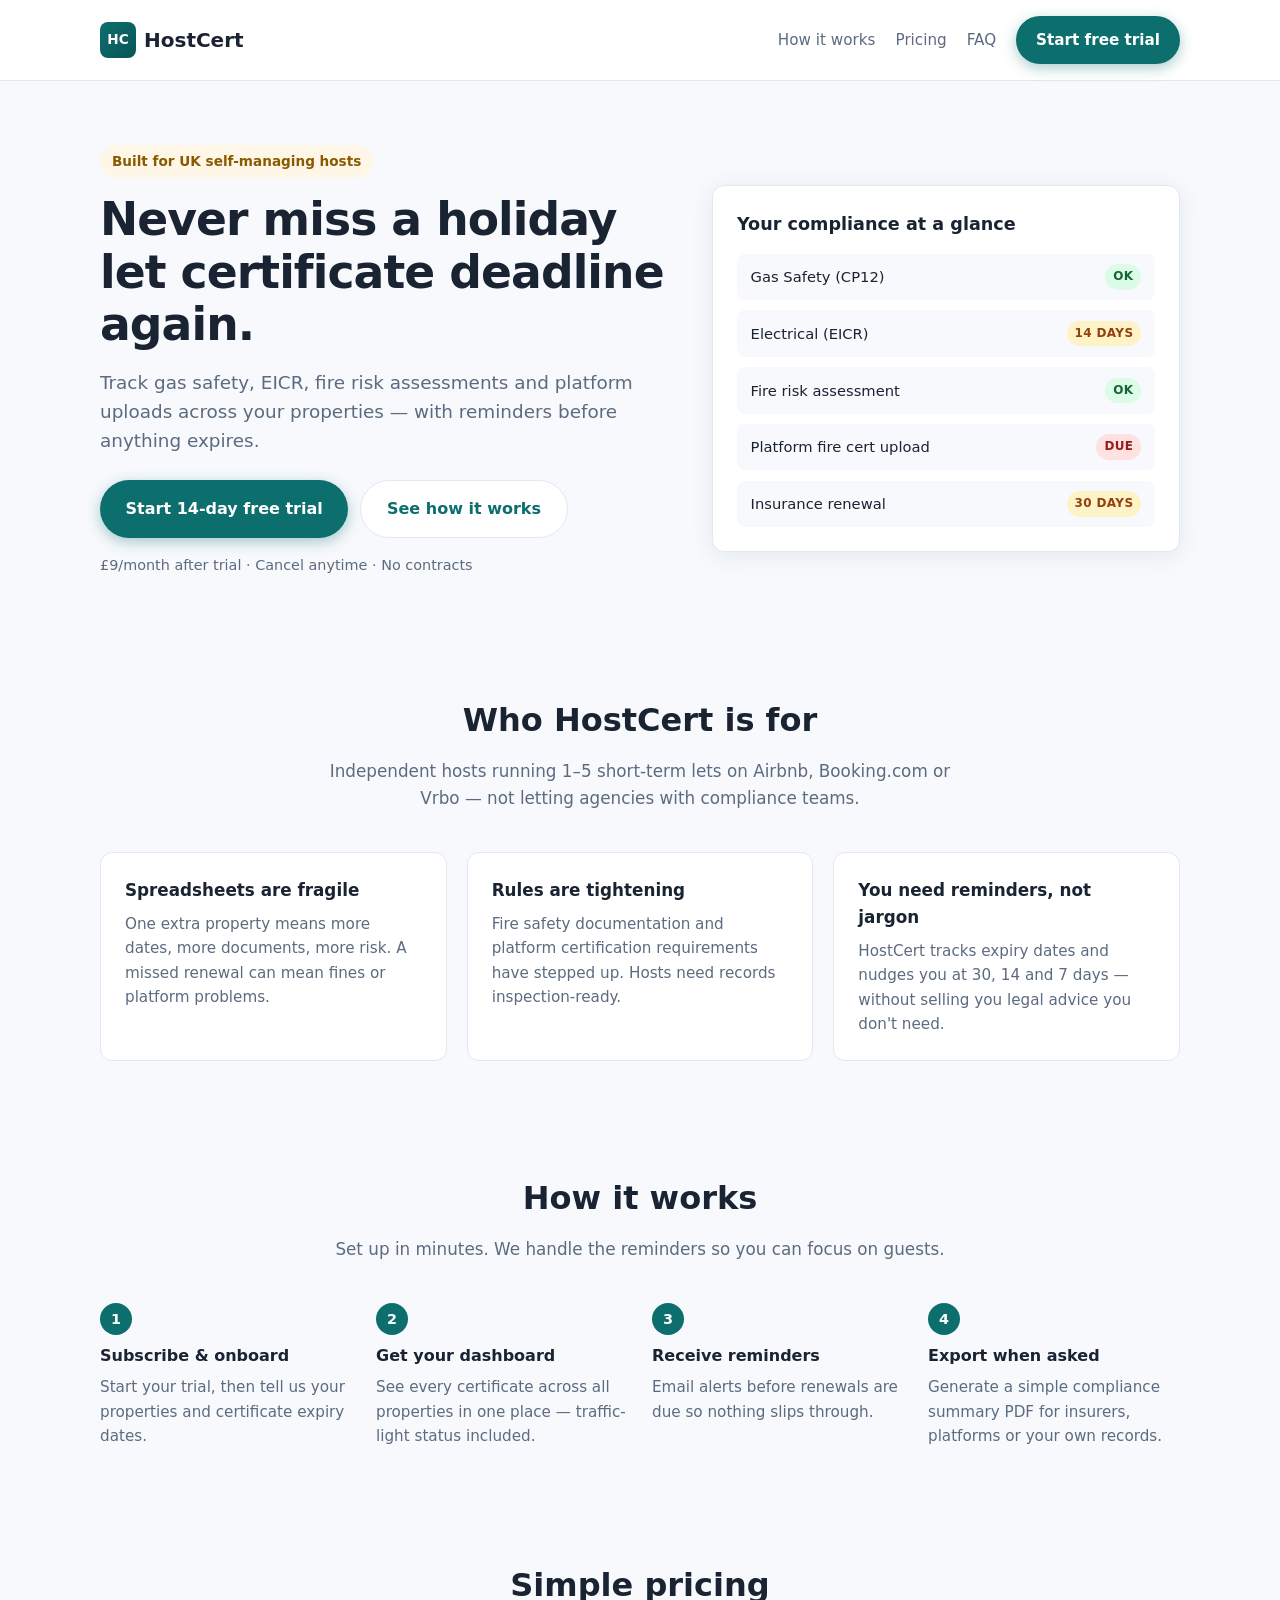
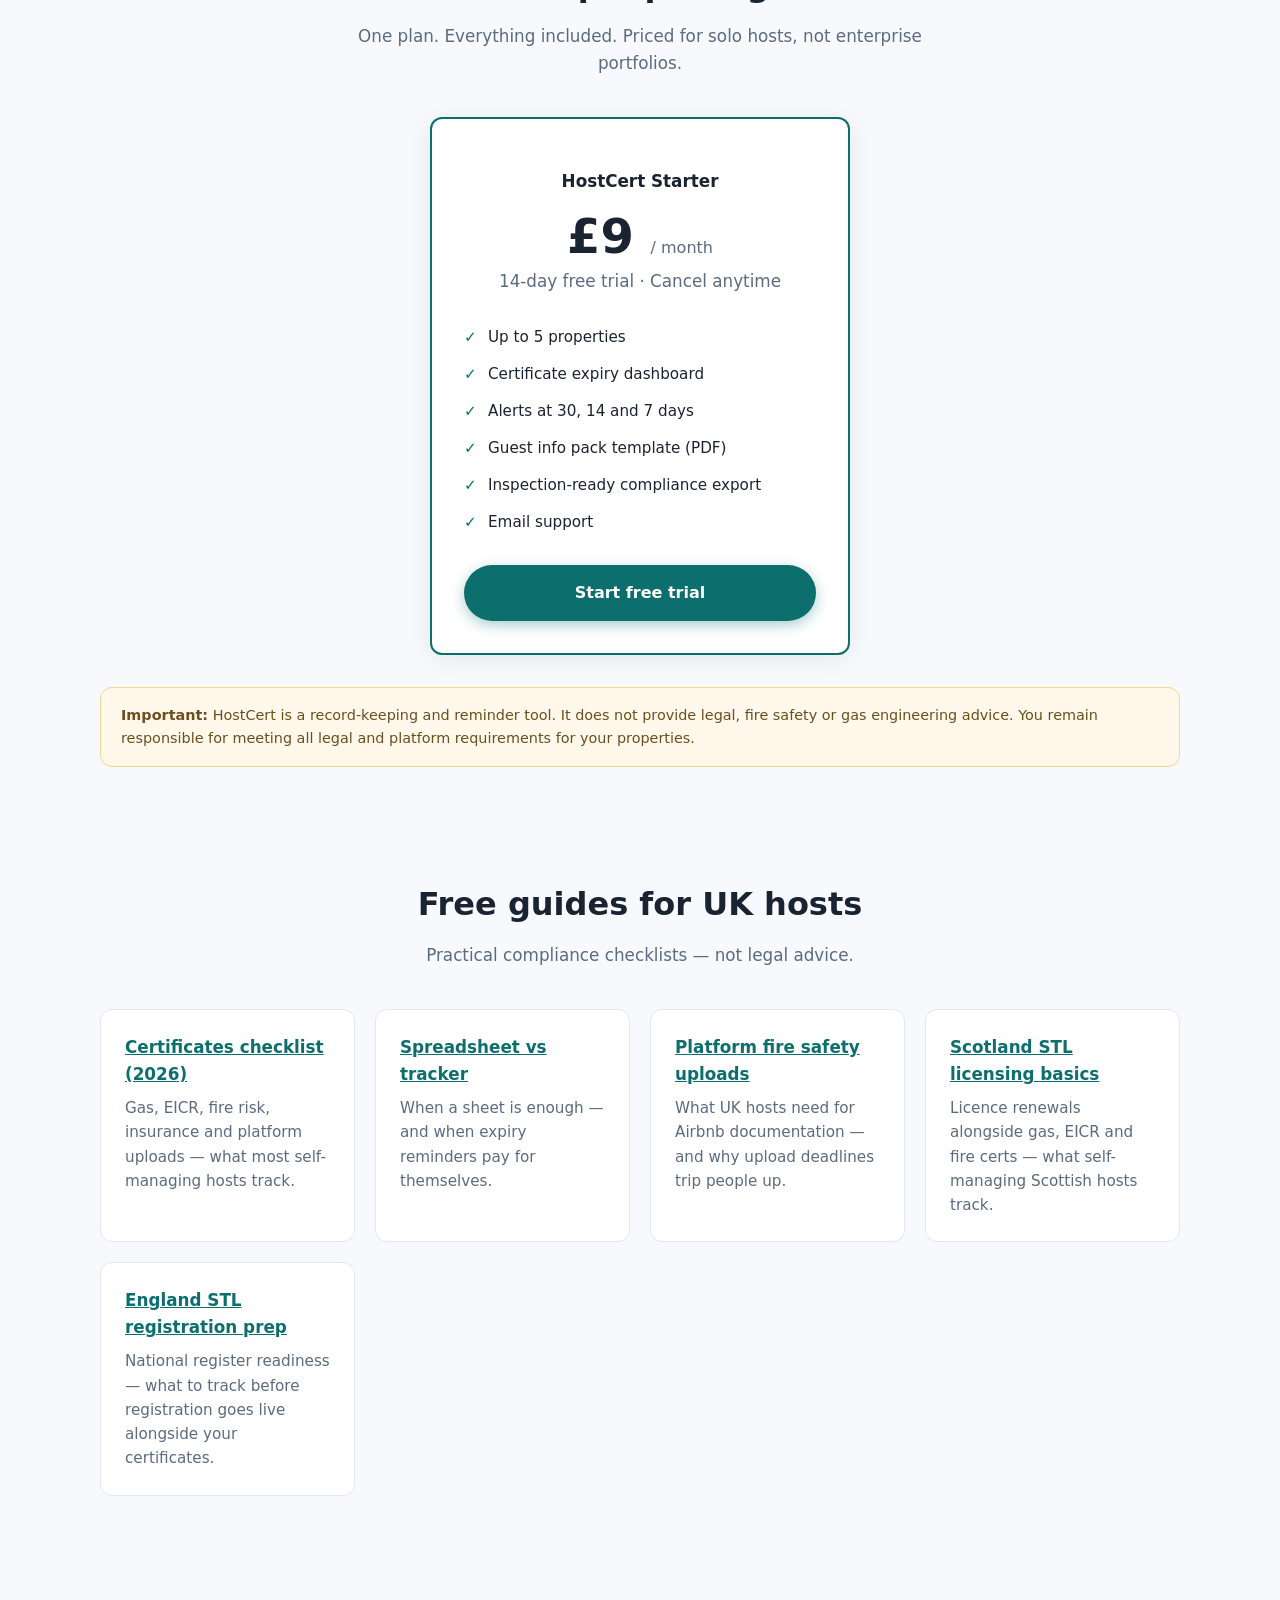
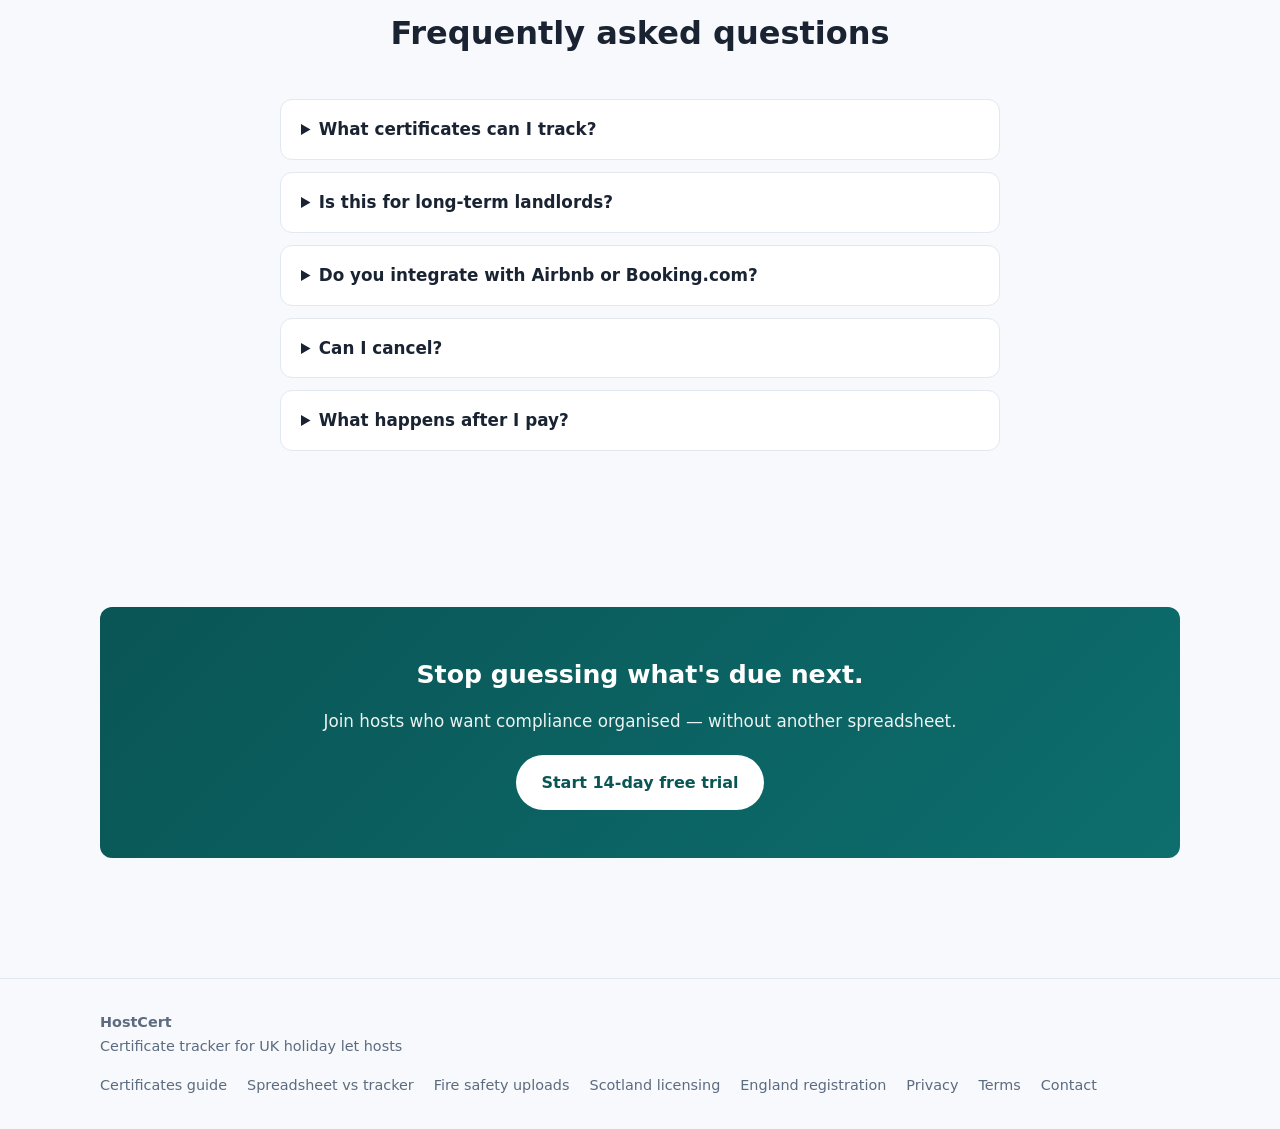
==== commit 6aabe3a9: "Publish England STL registration guide for Wed SEO batch. Guide #5 adds national register prep conte" ====
--- a/index.html
+++ b/index.html
@@ -171,6 +171,10 @@
             <h3><a href="guides/scotland-short-term-let-licensing-basics.html">Scotland STL licensing basics</a></h3>
             <p>Licence renewals alongside gas, EICR and fire certs — what self-managing Scottish hosts track.</p>
           </article>
+          <article class="card">
+            <h3><a href="guides/england-stl-registration-2026.html">England STL registration prep</a></h3>
+            <p>National register readiness — what to track before registration goes live alongside your certificates.</p>
+          </article>
         </div>
       </div>
     </section>
@@ -225,6 +229,7 @@
         <a href="guides/spreadsheet-vs-tracker-holiday-let-certs.html">Spreadsheet vs tracker</a>
         <a href="guides/airbnb-platform-fire-safety-uploads-uk.html">Fire safety uploads</a>
         <a href="guides/scotland-short-term-let-licensing-basics.html">Scotland licensing</a>
+        <a href="guides/england-stl-registration-2026.html">England registration</a>
         <a href="privacy.html">Privacy</a>
         <a href="terms.html">Terms</a>
         <a href="contact.html">Contact</a>
